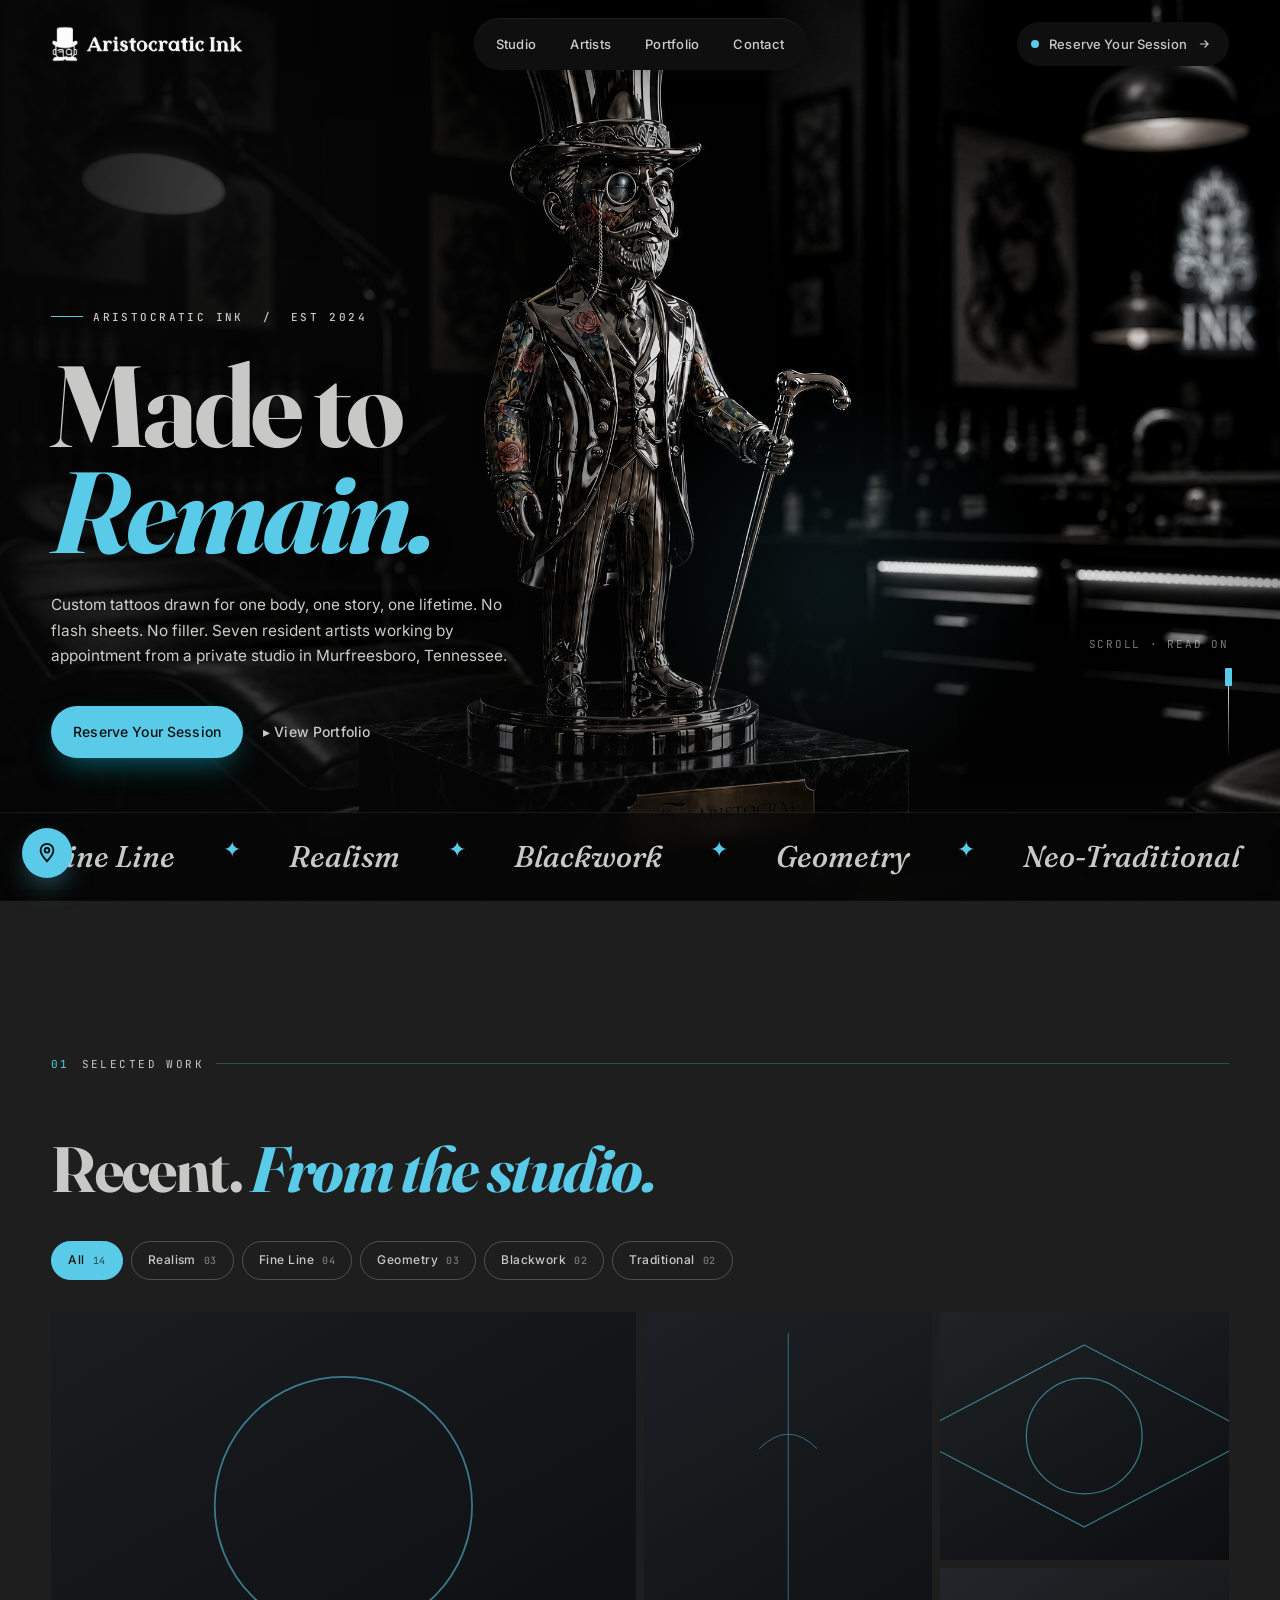
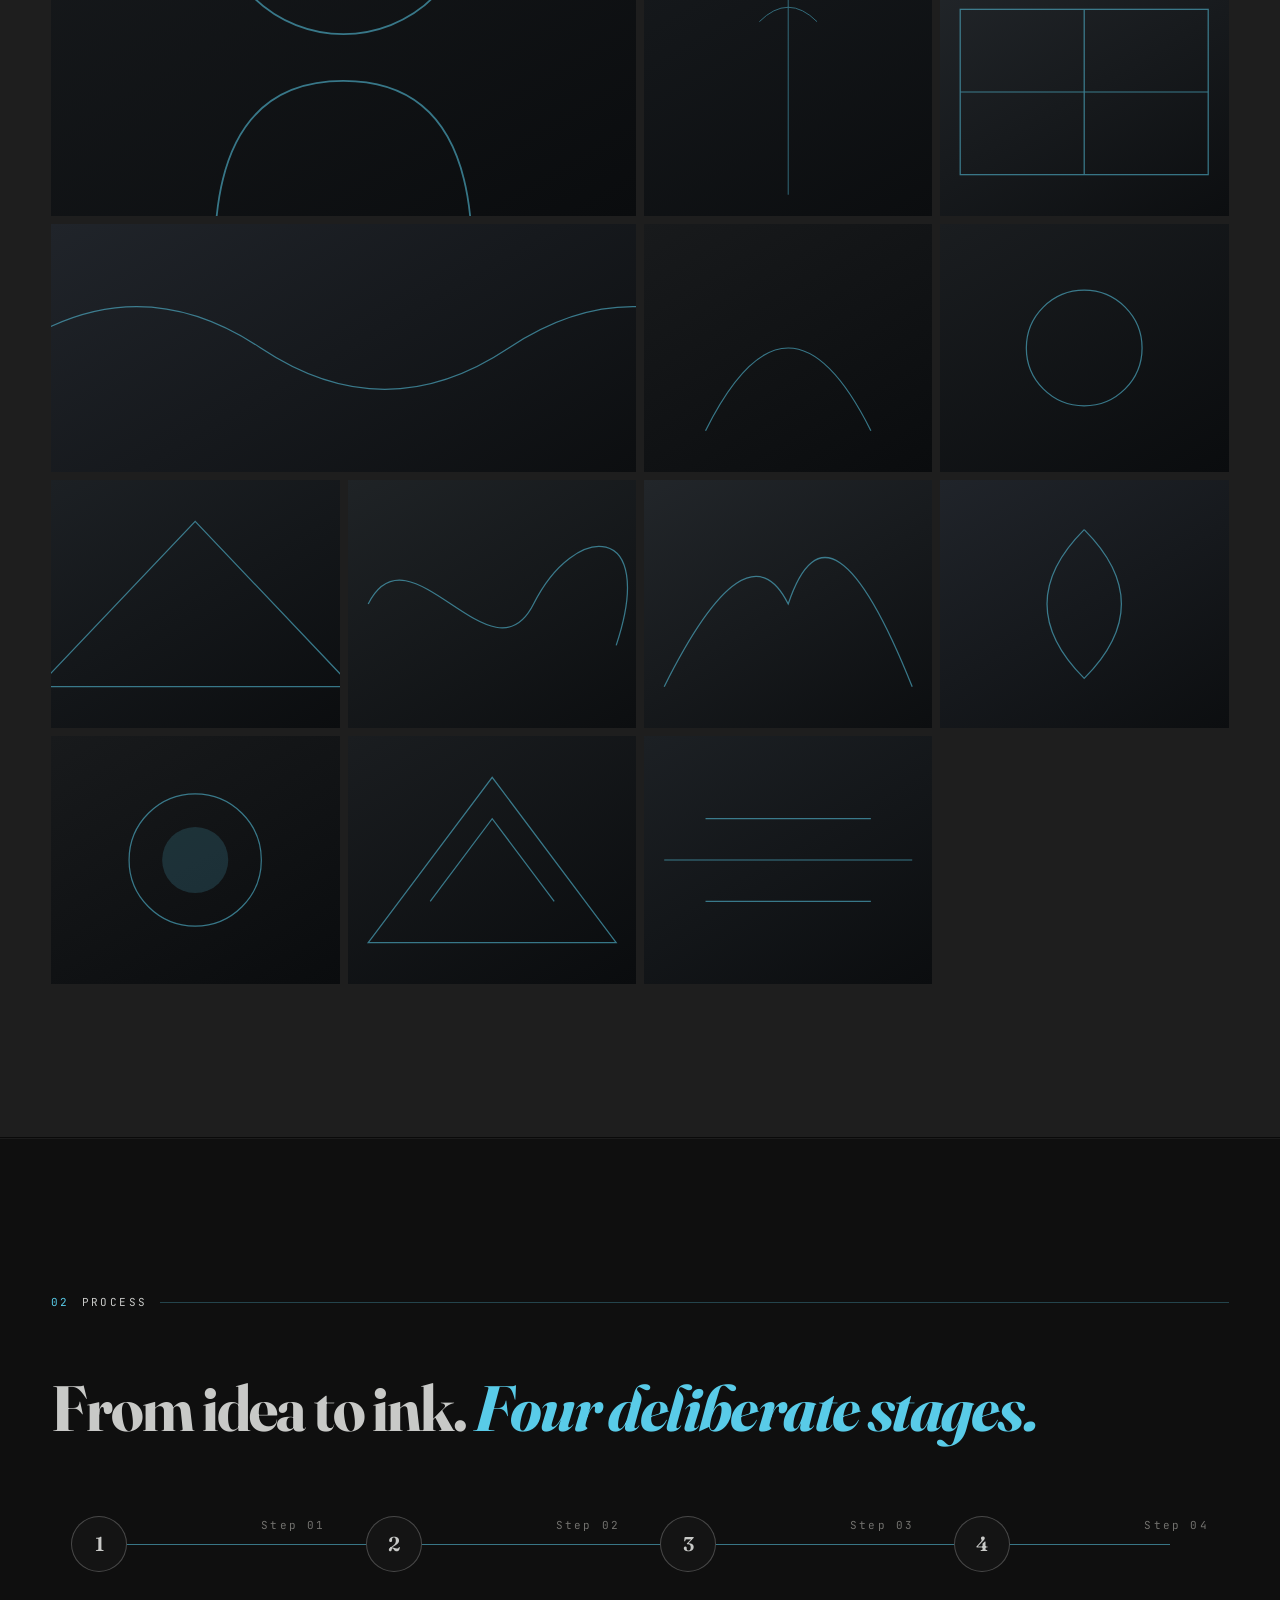
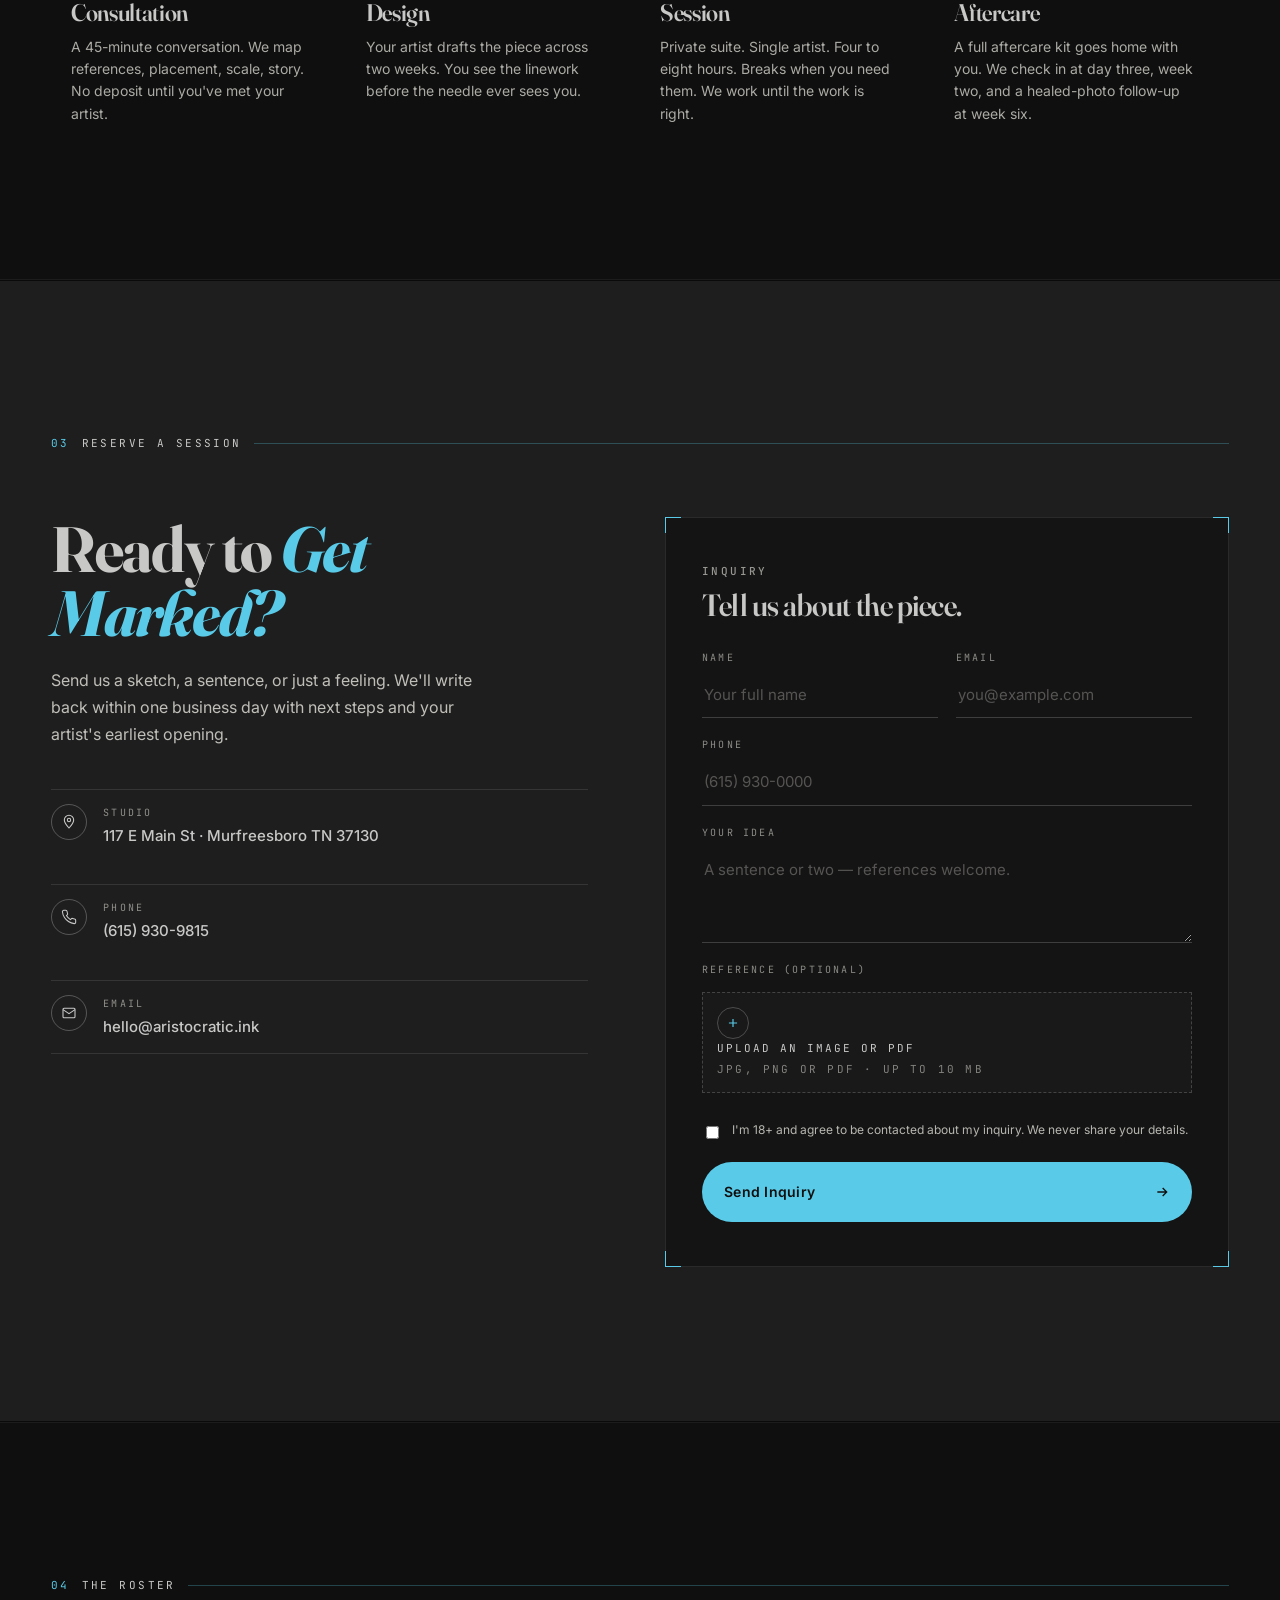
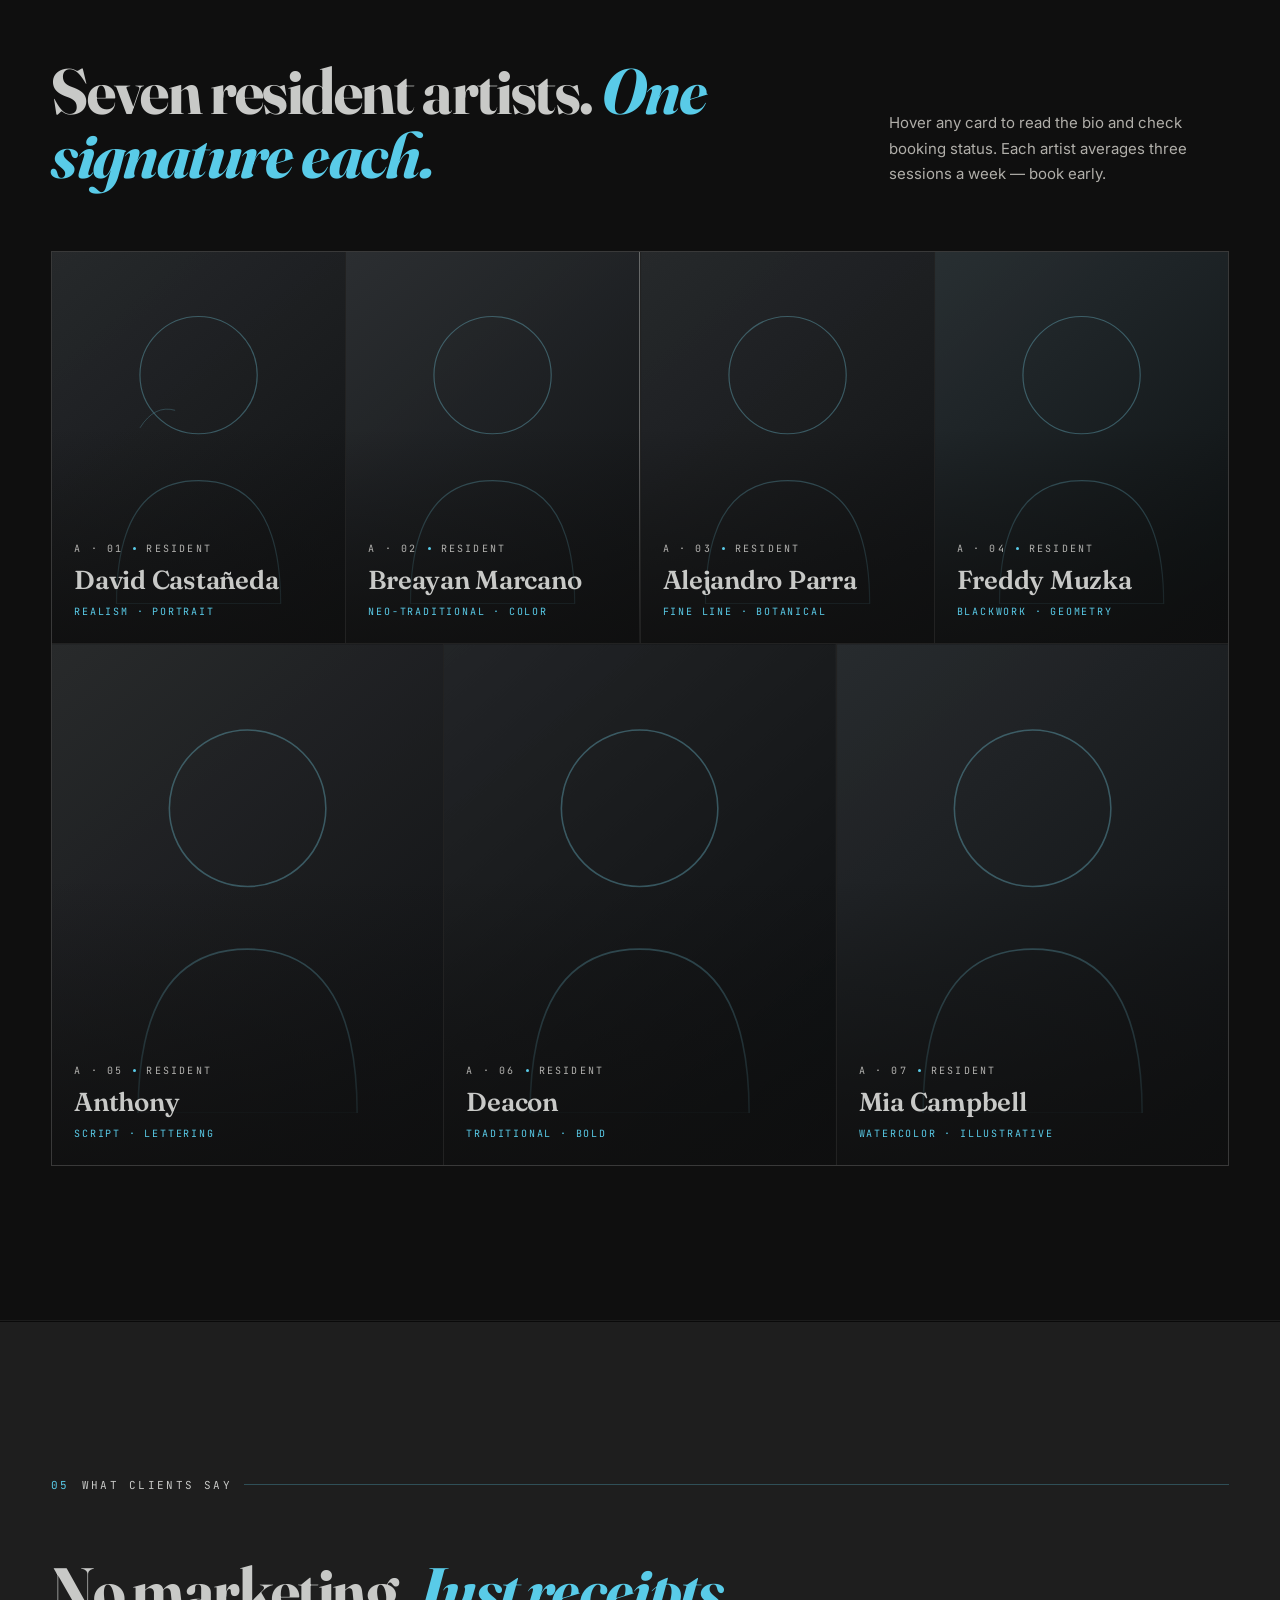
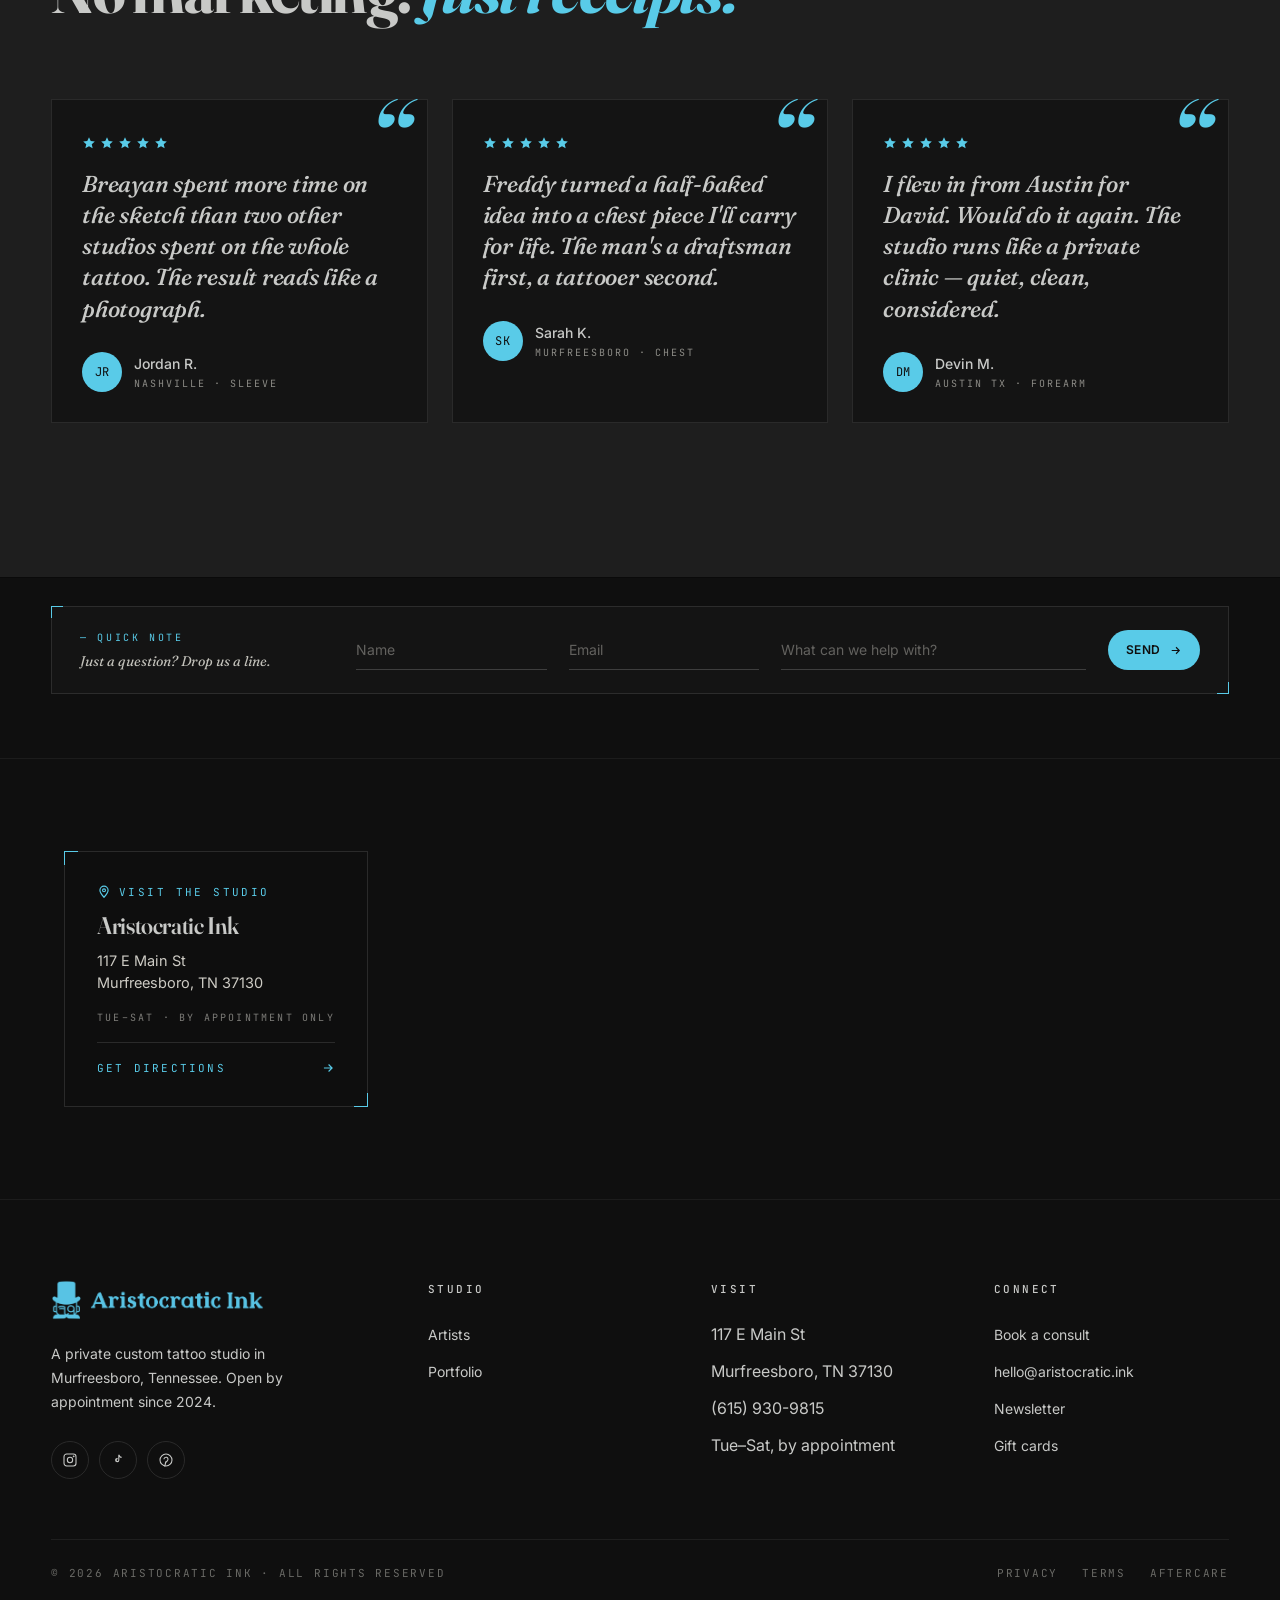
==== index.html @ 692e206e "Initial commit: Aristocratic Ink website Co-Authored-By: Claude Sonnet 4.6 <noreply@anthropic.com>" ====
<!doctype html>
<html lang="en">
<head>
<meta charset="utf-8" />
<meta name="viewport" content="width=device-width,initial-scale=1,viewport-fit=cover" />
<title>Aristocratic Ink — Custom Tattoo Studio · Murfreesboro, TN</title>
<meta name="description" content="Aristocratic Ink is a private custom tattoo studio in Murfreesboro, Tennessee. Fine line, realism, blackwork, geometry and traditional, by appointment only." />
<meta name="theme-color" content="#0F0F0F" />
<meta property="og:type" content="website" />
<meta property="og:title" content="Aristocratic Ink — Made to Remain." />
<meta property="og:description" content="Premium custom tattoos in Murfreesboro, Tennessee. By appointment." />
<meta property="og:image" content="assets/hero-aristocrat.png" />
<meta name="twitter:card" content="summary_large_image" />
<meta name="twitter:title" content="Aristocratic Ink" />
<meta name="twitter:description" content="Custom tattoo studio in Murfreesboro, Tennessee. By appointment." />
<meta name="twitter:image" content="assets/hero-aristocrat.png" />
<link rel="preconnect" href="https://fonts.googleapis.com" />
<link rel="preconnect" href="https://fonts.gstatic.com" crossorigin />
<link href="https://fonts.googleapis.com/css2?family=Fraunces:ital,opsz,wght@0,9..144,500;0,9..144,600;0,9..144,700;1,9..144,400;1,9..144,500;1,9..144,700&family=Inter:wght@300;400;500;600;700&family=JetBrains+Mono:wght@400;500&display=swap" rel="stylesheet" />
<script type="application/ld+json">
{
  "@context":"https://schema.org",
  "@type":"TattooParlor",
  "name":"Aristocratic Ink",
  "image":"assets/hero-aristocrat.png",
  "telephone":"+1-615-930-9815",
  "email":"hello@aristocratic.ink",
  "priceRange":"$$$",
  "address":{"@type":"PostalAddress","streetAddress":"117 E Main St","addressLocality":"Murfreesboro","addressRegion":"TN","postalCode":"37130","addressCountry":"US"},
  "openingHoursSpecification":[
    {"@type":"OpeningHoursSpecification","dayOfWeek":["Tuesday","Wednesday","Thursday","Friday"],"opens":"11:00","closes":"20:00"},
    {"@type":"OpeningHoursSpecification","dayOfWeek":["Saturday"],"opens":"12:00","closes":"18:00"}
  ],
  "url":"https://aristocratic.ink"
}
</script>
<style>
/* ---------- Tokens ---------- */
:root{
  /* Brand palette: Negro · Pantone 305 C · Pantone Cool Gray 3 C */
  --paper:#C8C9C7;          /* Pantone Cool Gray 3 C — base canvas */
  --paper-2:#1E1E1E;        /* charcoal — GRAY sections, closer to black for cyan pop */
  --paper-3:#2A2A2A;        /* card surface on dark sections */
  --ink:#0F0F0F;
  --dark:#1A1A1A;
  --cyan:#59CBE8;            /* Pantone 305 C */
  --gray:#C8C9C7;            /* Pantone Cool Gray 3 C */
  --muted:rgba(15,15,15,.55); /* readable meta on light bg */
  --line:rgba(15,15,15,.12);
  --line-strong:rgba(15,15,15,.85);
  --max:1440px;
  --pad: clamp(20px, 4vw, 56px);
  --font-display: "Fraunces", "Times New Roman", serif;
  --font-body: "Inter", system-ui, -apple-system, sans-serif;
  --font-mono: "JetBrains Mono", ui-monospace, Menlo, monospace;
}

*,*::before,*::after{ box-sizing:border-box; }
html,body{ margin:0; padding:0; }
html{ scroll-behavior:smooth; -webkit-text-size-adjust:100%; }
body{
  font-family: var(--font-body);
  font-weight:400;
  font-size:16px;
  line-height:1.7;
  color:var(--ink);
  background:var(--paper);
  -webkit-font-smoothing:antialiased;
  text-rendering:optimizeLegibility;
  overflow-x:hidden;
}
img,video,svg{ display:block; max-width:100%; }
button{ font:inherit; color:inherit; background:none; border:0; cursor:pointer; }
a{ color:inherit; text-decoration:none; }
input,select,textarea{ font:inherit; color:inherit; }
::selection{ background:var(--cyan); color:var(--ink); }

:focus-visible{ outline:2px solid var(--cyan); outline-offset:2px; border-radius:2px; }

/* ---------- Type ---------- */
h1,h2,h3,h4{ margin:0; font-family:var(--font-display); font-weight:700; font-style:normal; letter-spacing:-0.015em; font-variation-settings:"opsz" 144; }
h1{ font-size:clamp(3.5rem, 9vw, 8rem); line-height:.92; letter-spacing:-0.035em; }
h2{ font-size:clamp(2.4rem, 5vw, 4.5rem); line-height:1; letter-spacing:-0.025em; }
h3{ font-size:clamp(1.6rem, 2.4vw, 2.2rem); line-height:1.05; letter-spacing:-0.015em; }
p{ margin:0 0 1em; }
.eyebrow{ font-family:var(--font-mono); font-size:11px; letter-spacing:.22em; text-transform:uppercase; color:var(--ink); font-weight:500; }
.mono{ font-family:var(--font-mono); font-size:11px; letter-spacing:.16em; text-transform:uppercase; color:var(--gray); }
.italic{ font-style:italic; font-weight:400; }

/* ---------- Skip ---------- */
.skip{ position:absolute; left:8px; top:-40px; padding:8px 14px; background:var(--ink); color:var(--paper); z-index:1000; border-radius:999px; font-size:13px; }
.skip:focus{ top:8px; }

/* ---------- Grain ---------- */
.grain{ position:fixed; inset:0; z-index:200; pointer-events:none; opacity:.045; mix-blend-mode:multiply; }

/* ---------- Container ---------- */
.wrap{ width:100%; max-width:var(--max); margin:0 auto; padding-inline:var(--pad); }

/* ---------- NAV ---------- */
.nav{
  position:fixed; top:0; left:0; right:0; z-index:100;
  padding:18px var(--pad);
  display:grid; grid-template-columns:1fr auto 1fr; align-items:center; gap:24px;
  transition: backdrop-filter .3s ease, background .3s ease, border-color .3s ease;
  border-bottom:1px solid transparent;
}
.nav.scrolled{
  background:rgba(200,201,199,.82);
  backdrop-filter:saturate(160%) blur(14px);
  -webkit-backdrop-filter:saturate(160%) blur(14px);
  border-bottom-color:var(--line);
}
.brand{ display:flex; align-items:center; gap:12px; }
.brand-logo{ display:block; height:36px; width:auto; }
.foot-brand .brand-logo{ height:40px; }
.monogram{
  width:44px; height:44px; display:grid; place-items:center; position:relative;
  background: transparent; overflow:visible;
}
.monogram img{ width:100%; height:100%; object-fit:contain; display:block; transform:scale(1.55); transform-origin:center; }
.wordmark{ font-family:var(--font-display); font-weight:600; font-size:19px; letter-spacing:-0.02em; color:var(--ink); }
.wordmark em{ font-style:italic; font-weight:500; color:var(--cyan); }

.nav-pill{
  justify-self:center;
  display:flex; align-items:center; gap:2px;
  background:var(--ink); color:var(--paper);
  padding:6px; border-radius:999px;
  box-shadow: 0 1px 0 rgba(255,255,255,.06) inset, 0 8px 24px rgba(15,15,15,.18);
}
.nav-pill a{
  padding:9px 16px; border-radius:999px; font-size:13px; font-weight:500; letter-spacing:.02em;
  color:#cfcecb; transition:color .2s ease, background .25s ease;
  position:relative;
}
.nav-pill a:hover{ color:var(--paper); }
.nav-pill .dot{ width:3px; height:3px; background:#3a3a3a; border-radius:50%; }

.nav-cta{
  justify-self:end;
  display:inline-flex; align-items:center; gap:10px;
  background:var(--ink); color:var(--paper);
  padding:11px 18px 11px 14px; border-radius:999px;
  font-size:13px; font-weight:500; letter-spacing:.01em;
  transition: transform .25s ease, box-shadow .25s ease;
}
.nav-cta:hover{ transform:translateY(-1px); box-shadow:0 12px 28px rgba(15,15,15,.25); }
.nav-cta .live{
  width:8px; height:8px; border-radius:50%; background:var(--cyan); position:relative;
  box-shadow:0 0 0 0 rgba(0,200,224,.6);
  animation: pulse 1.8s ease-out infinite;
}
@keyframes pulse{
  0%{ box-shadow:0 0 0 0 rgba(0,200,224,.55); }
  70%{ box-shadow:0 0 0 10px rgba(0,200,224,0); }
  100%{ box-shadow:0 0 0 0 rgba(0,200,224,0); }
}
.nav-cta svg{ width:14px; height:14px; }

.burger{ display:none; justify-self:end; width:42px; height:42px; border-radius:50%; background:var(--ink); color:var(--paper); align-items:center; justify-content:center; }
.burger svg{ width:18px; height:18px; }

/* Mobile menu overlay */
.menu{
  position:fixed; inset:0; background:var(--ink); color:var(--paper); z-index:150;
  transform:translateY(-100%); transition:transform .5s cubic-bezier(.7,0,.2,1);
  display:flex; flex-direction:column; padding: 80px var(--pad) 40px;
}
.menu.open{ transform:translateY(0); }
.menu .close{ position:absolute; top:22px; right:var(--pad); width:42px; height:42px; border:1px solid #2a2a2a; border-radius:50%; color:var(--paper); display:grid; place-items:center; }
.menu ul{ list-style:none; padding:0; margin:auto 0; display:flex; flex-direction:column; gap:8px; }
.menu li a{ font-family:var(--font-display); font-size:48px; line-height:1; letter-spacing:-0.02em; }
.menu li a em{ color:var(--cyan); font-style:italic; }
.menu .meta{ display:flex; justify-content:space-between; color:var(--gray); font-family:var(--font-mono); font-size:11px; letter-spacing:.2em; text-transform:uppercase; }

/* ---------- HERO ---------- */
.hero{
  position:relative; min-height:100vh; min-height:100svh; overflow:hidden;
  background:#0a0a0a;
  padding-top:90px; padding-bottom:0;
  isolation:isolate;
  color: var(--paper);
}
.hero-bg{
  position:absolute; inset:0; z-index:0;
}
.hero-img{
  width:100%; height:100%; object-fit:cover;
  object-position: 62% center;
  display:block;
  filter: contrast(1.04) saturate(1.02);
}
.hero-overlay{
  position:absolute; inset:0; z-index:1; pointer-events:none;
  background:
    linear-gradient(to right,
      rgba(8,8,8,.92) 0%,
      rgba(8,8,8,.78) 18%,
      rgba(8,8,8,.48) 34%,
      rgba(8,8,8,.18) 48%,
      rgba(8,8,8,0) 62%),
    linear-gradient(to top,
      rgba(8,8,8,.7) 0%,
      rgba(8,8,8,.15) 30%,
      rgba(8,8,8,0) 55%);
}
.hero-vignette{
  position:absolute; inset:0; z-index:2; pointer-events:none;
  box-shadow: inset 0 0 200px 40px rgba(0,0,0,.45);
}
.hero-cyan-glow{
  position:absolute; z-index:2; pointer-events:none;
  width: 480px; height: 480px;
  right: 16%; top: 38%;
  background: radial-gradient(circle, rgba(89,203,232,.10), transparent 60%);
  mix-blend-mode: screen;
}

.hero-content{
  position:relative; z-index:10;
  display:grid; grid-template-columns: 1.05fr 1fr;
  align-items:end;
  min-height: calc(100vh - 90px);
  min-height: calc(100svh - 90px);
  gap: 24px;
  padding-bottom: 130px;
}
.hero-left{ max-width: 600px; align-self:end; padding-bottom: 12px; }
.hero-left .eyebrow{ display:flex; align-items:center; gap:10px; margin-bottom:26px; color: var(--paper); }
.hero-left .eyebrow::before{ content:""; width:32px; height:1px; background:var(--cyan); display:inline-block; }
.hero-left h1{ margin-bottom: 28px; color: var(--paper); text-shadow: 0 2px 24px rgba(0,0,0,.45); }
.hero-left h1 em{ font-style:italic; color: var(--cyan); }
.hero-sub{ font-size: clamp(15px, 1.2vw, 17px); color: rgba(238,236,228,.86); max-width: 480px; line-height:1.65; margin-bottom: 38px; text-shadow: 0 1px 12px rgba(0,0,0,.5); }
.hero-cta-row{ display:flex; align-items:center; gap:14px; flex-wrap:wrap; }
.btn{ display:inline-flex; align-items:center; gap:10px; padding:14px 22px; border-radius:999px; font-size:14px; font-weight:500; letter-spacing:.01em; transition:transform .25s ease, box-shadow .25s ease, background .25s ease, color .25s ease; }
.btn-primary{ background:var(--cyan); color:var(--ink); box-shadow: 0 12px 30px -10px rgba(0,200,224,.55); }
.btn-primary:hover{ transform:translateY(-1px); box-shadow: 0 16px 40px -10px rgba(0,200,224,.7); }
.btn-ghost{ color:var(--ink); padding-left:6px; padding-right:6px; }
.btn-ghost:hover{ color:var(--cyan); }
.hero .btn-ghost{ color: var(--paper); }
.hero .btn-ghost:hover{ color: var(--cyan); }
.btn svg{ width:14px; height:14px; }

.hero-right{ align-self:end; display:flex; justify-content:flex-end; padding-bottom: 12px; }
.scroll-ind{ display:flex; flex-direction:column; align-items:flex-end; gap:14px; }
.scroll-ind .mono{ color:var(--paper); opacity:.6; }
.scroll-line{ width:1px; height:90px; background:linear-gradient(to bottom, var(--paper) 0%, var(--paper) 30%, transparent 100%); position:relative; }
.scroll-line::after{
  content:""; position:absolute; top:0; left:-3px; width:7px; height:18px; background:var(--cyan);
  animation: drop 2.4s cubic-bezier(.6,0,.4,1) infinite;
  border-radius:1px;
}
@keyframes drop{
  0%{ transform:translateY(-12px); opacity:0; }
  20%{ opacity:1; }
  100%{ transform:translateY(90px); opacity:0; }
}

/* Marquee */
.marquee{
  position:absolute; left:0; right:0; bottom:0; z-index:10;
  border-top:1px solid rgba(255,255,255,.08); background:rgba(8,8,8,.55);
  backdrop-filter: blur(8px);
  -webkit-backdrop-filter: blur(8px);
  overflow:hidden; padding:18px 0;
}
.marquee-track{ display:flex; gap:48px; white-space:nowrap; animation:marq 38s linear infinite; padding-left:48px; }
.marquee span{ font-family:var(--font-display); font-style:italic; font-weight:500; font-size: clamp(20px, 2.4vw, 30px); color:var(--paper); }
.marquee .sep{ font-style:normal; color:var(--cyan); font-size: 22px; }
@keyframes marq{ to{ transform:translateX(-50%); } }

/* ---------- SECTION FRAME ---------- */
section{ position:relative; }
.section-pad{ padding: clamp(80px, 12vw, 160px) 0; }
.section-head{ display:flex; align-items:baseline; gap:12px; margin-bottom: clamp(40px,5vw,72px); }
.section-head .num{ font-family:var(--font-mono); font-size:11px; letter-spacing:.2em; text-transform:uppercase; color:var(--gray); }
.section-head .label{ font-family:var(--font-mono); font-size:11px; letter-spacing:.22em; text-transform:uppercase; color:var(--ink); }
.section-head .rule{ flex:1; height:1px; background:var(--line); align-self:center; }

/* ---------- PROBLEM ---------- */
.problem{ padding: clamp(80px,12vw,160px) 0; border-top:1px solid var(--line); }
.problem-grid{ display:grid; grid-template-columns: 1.4fr 1px 1fr; gap: clamp(40px, 6vw, 96px); align-items:start; }
.problem .quote-mark{ font-family:var(--font-display); font-style:italic; font-size:120px; line-height:.6; color:var(--cyan); display:block; height:60px; margin-bottom:24px; }
.problem h2{ font-weight:500; }
.problem h2 em{ font-style:italic; color:#3a3a3a; }
.problem .divider{ background:linear-gradient(to bottom, transparent, var(--cyan) 20%, var(--cyan) 80%, transparent); width:1px; height:100%; min-height:280px; }
.problem-body p{ color:#2a2a2a; font-size:17px; line-height:1.7; }
.problem-body p + p{ margin-top:1em; }
.problem-body .sign{ margin-top:36px; display:flex; flex-direction:column; gap:4px; }
.problem-body .sign-name{ font-family:var(--font-display); font-weight:600; font-style:italic; font-size:18px; }

/* ---------- SOLUTION ---------- */
.solution{ padding: clamp(80px,12vw,160px) 0; border-top:1px solid var(--line); }
.solution-intro{ max-width: 720px; margin-bottom: clamp(60px, 7vw, 100px); }
.solution-intro .eyebrow{ margin-bottom:18px; }
.solution-intro h2{ font-weight:600; }
.solution-intro h2 em{ font-style:italic; color:#3a3a3a; }
.solution-grid{ display:grid; grid-template-columns: repeat(3, 1fr); gap:1px; background:var(--line); border-top:1px solid var(--line); border-bottom:1px solid var(--line); }
.solution-grid > article{ background:var(--paper-3); padding: 48px 32px; position:relative; transition: background .35s ease; }
.solution-grid > article::before{
  content:""; position:absolute; top:0; left:0; width:0; height:2px; background:var(--cyan); transition:width .8s cubic-bezier(.2,.8,.2,1);
}
.solution-grid > article.in::before{ width:100%; }
.solution-grid > article:hover{ background:#E0E1DF; }
.solution-grid .num{ font-family:var(--font-mono); font-size:12px; color:var(--cyan); letter-spacing:.2em; margin-bottom:28px; display:block; }
.solution-grid h3{ font-weight:600; margin-bottom:14px; }
.solution-grid p{ color:#3a3a3a; font-size:15px; line-height:1.65; margin:0; }

/* ---------- ARTISTS ---------- */
.artists{ padding: clamp(80px,12vw,160px) 0; border-top:1px solid var(--line); }
.artists-head{ display:flex; align-items:end; justify-content:space-between; gap:32px; margin-bottom: clamp(40px,5vw,72px); flex-wrap:wrap; }
.artists-head h2{ max-width:720px; }
.artists-head h2 em{ font-style:italic; }
.artists-head p{ max-width:340px; color:#3a3a3a; margin:0; font-size:15px; }
.artists-grid{
  display:grid;
  grid-template-columns: repeat(12, 1fr);
  gap:1px; background:var(--ink);
  border:1px solid var(--ink);
}
.artist{ grid-column: span 3; }
.artist:nth-child(n+5){ grid-column: span 4; }
.artist:nth-child(1){ grid-column: span 3; }
.artist{ position:relative; background:var(--paper); aspect-ratio: 3/4; overflow:hidden; isolation:isolate; }
.artist .portrait{
  position:absolute; inset:0;
  background-position:center; background-size:cover;
  filter:saturate(.7) contrast(1.05);
  transition: transform .9s cubic-bezier(.2,.8,.2,1), filter .5s ease;
}
.artist:hover .portrait{ transform:scale(1.04); filter:saturate(1) contrast(1.08); }
.artist .scrim{ position:absolute; inset:0; background:linear-gradient(to top, rgba(15,15,15,.85) 0%, rgba(15,15,15,.0) 55%); z-index:1; }
.artist .meta{ position:absolute; left:0; right:0; bottom:0; z-index:2; padding:22px 22px 20px; color:var(--paper); }
.artist .code{ font-family:var(--font-mono); font-size:10px; letter-spacing:.22em; text-transform:uppercase; color:rgba(245,244,239,.7); margin-bottom:10px; display:flex; gap:10px; align-items:center; }
.artist .code .dot{ width:3px; height:3px; background:var(--cyan); border-radius:50%; }
.artist .name{ font-family:var(--font-display); font-weight:600; font-size:26px; letter-spacing:-0.01em; line-height:1; }
.artist .style{ display:inline-block; margin-top:10px; font-family:var(--font-mono); font-size:10px; letter-spacing:.18em; text-transform:uppercase; color:var(--cyan); }
.artist .bio{
  position:absolute; left:0; right:0; bottom:0; z-index:3;
  background:rgba(15,15,15,.94); color:var(--paper); padding:24px 22px;
  transform:translateY(100%); transition:transform .5s cubic-bezier(.2,.8,.2,1);
}
.artist:hover .bio{ transform:translateY(0); }
.artist .bio p{ font-size:13px; line-height:1.55; color:#C8C9C7; margin:0 0 14px; }
.artist .bio a{
  display:inline-flex; align-items:center; gap:8px;
  font-family:var(--font-mono); font-size:11px; letter-spacing:.18em; text-transform:uppercase; color:var(--cyan);
}
.artist .bio a::after{ content:"→"; }

/* portrait placeholder palettes */
.portrait{ background-color:#1c1f22; }
.p1{ background:linear-gradient(140deg,#2a2d30 0%, #14171a 100%); }
.p2{ background:linear-gradient(140deg,#2e3236 0%, #14171a 100%); }
.p3{ background:linear-gradient(140deg,#2a2d30 0%, #14171a 100%); }
.p4{ background:linear-gradient(140deg,#2a3338 0%, #0f1517 100%); }
.p5{ background:linear-gradient(140deg,#2c2e30 0%, #13161a 100%); }
.p6{ background:linear-gradient(140deg,#26292c 0%, #101316 100%); }
.p7{ background:linear-gradient(140deg,#2a2f33 0%, #121518 100%); }
.portrait-svg{ position:absolute; inset:0; opacity:.7; }

/* ---------- PORTFOLIO ---------- */
.portfolio{ padding: clamp(80px,12vw,160px) 0; border-top:1px solid var(--line); }
.portfolio-head{ display:flex; align-items:end; justify-content:space-between; gap:32px; margin-bottom: 40px; flex-wrap:wrap; }
.portfolio-head h2 em{ font-style:italic; }
.filters{ display:flex; flex-wrap:wrap; gap:8px; margin-bottom: 32px; }
.chip{
  display:inline-flex; align-items:center; gap:8px;
  border:1px solid var(--line-strong); padding:8px 16px; border-radius:999px;
  font-size:12px; font-weight:500; letter-spacing:.04em;
  background:transparent; color:var(--ink);
  transition: background .25s ease, color .25s ease, border-color .25s ease;
}
.chip .ct{ font-family:var(--font-mono); font-size:10px; color:var(--gray); }
.chip:hover{ background:var(--ink); color:var(--paper); }
.chip:hover .ct{ color:#7a7773; }
.chip[aria-pressed="true"]{ background:var(--ink); color:var(--paper); border-color:var(--ink); }
.chip[aria-pressed="true"] .ct{ color:var(--cyan); }

.mosaic{
  display:grid;
  grid-template-columns: repeat(12, 1fr);
  grid-auto-rows: 120px;
  gap: 8px;
}
.tile{
  position:relative; overflow:hidden; background:#14171a;
  transition: opacity .4s ease, transform .4s ease;
}
.tile.hidden{ display:none; }
.tile .img{ position:absolute; inset:0; transition: transform .9s cubic-bezier(.2,.8,.2,1); }
.tile:hover .img{ transform:scale(1.05); }
.tile .overlay{
  position:absolute; inset:0; z-index:2;
  background: linear-gradient(to top, rgba(0,200,224,.86), rgba(0,200,224,0) 60%);
  opacity:0; transition:opacity .35s ease;
  display:flex; align-items:flex-end; padding:18px; color:var(--ink);
}
.tile:hover .overlay{ opacity:1; }
.tile .overlay .meta-row{ display:flex; flex-direction:column; gap:4px; }
.tile .overlay .a{ font-family:var(--font-display); font-weight:600; font-size:18px; line-height:1; }
.tile .overlay .b{ font-family:var(--font-mono); font-size:10px; letter-spacing:.2em; text-transform:uppercase; }

/* mosaic placements (12-col) */
.tile.lg{ grid-column: span 6; grid-row: span 4; }
.tile.md{ grid-column: span 3; grid-row: span 2; }
.tile.sm{ grid-column: span 3; grid-row: span 2; }
.tile.tall{ grid-column: span 3; grid-row: span 4; }
.tile.wide{ grid-column: span 6; grid-row: span 2; }

/* tile color variants */
.t-a{ background:linear-gradient(150deg,#1a1d20,#0a0c0e); }
.t-b{ background:linear-gradient(150deg,#1c2024,#0b0d0f); }
.t-c{ background:linear-gradient(150deg,#1f2326,#0c0e10); }
.t-d{ background:linear-gradient(150deg,#22262a,#0c0e10); }
.t-e{ background:linear-gradient(150deg,#20242a,#0c0e10); }
.t-f{ background:linear-gradient(150deg,#181a1c,#0a0c0e); }

.tile .img svg{ width:100%; height:100%; opacity:.55; }

/* ---------- PROCESS ---------- */
.process{ padding: clamp(80px,12vw,160px) 0; background:var(--paper-2); border-top:1px solid var(--line); border-bottom:1px solid var(--line); }
.process h2 em{ font-style:italic; }
.steps{ display:grid; grid-template-columns:repeat(4, 1fr); gap:0; margin-top: clamp(48px,6vw,80px); position:relative; }
.steps::before{
  content:""; position:absolute; top:28px; left:5%; right:5%; height:1px;
  background:linear-gradient(to right, var(--cyan), var(--cyan));
  opacity:.5;
}
.step{ position:relative; padding: 0 20px; }
.step .circle{
  width:56px; height:56px; border-radius:50%; background:var(--paper-3); border:1px solid var(--ink);
  display:grid; place-items:center; font-family:var(--font-display); font-weight:600; font-size:20px;
  position:relative; z-index:2;
  transition: background .3s ease, color .3s ease;
}
.step:hover .circle{ background:var(--ink); color:var(--cyan); }
.step h3{ margin-top:28px; margin-bottom:10px; font-size:24px; font-weight:600; }
.step p{ font-size:14px; color:#3a3a3a; line-height:1.6; margin:0; max-width:240px; }
.step .num-mono{ position:absolute; right:20px; top:0; font-family:var(--font-mono); font-size:11px; letter-spacing:.2em; color:var(--gray); }

/* ---------- TESTIMONIALS ---------- */
.testi{ padding: clamp(80px,12vw,160px) 0; border-top:1px solid var(--line); }
.testi h2 em{ font-style:italic; }
.testi-grid{ display:grid; grid-template-columns:repeat(3,1fr); gap:24px; margin-top: clamp(48px,6vw,80px); }
.testi-card{ position:relative; padding:36px 30px 30px; border:1px solid var(--line-strong); background:var(--paper-3); }
.testi-card .qm{
  position:absolute; top:-10px; right:18px;
  font-family:var(--font-display); font-style:italic; font-weight:700; font-size:96px; line-height:1; color:var(--cyan);
}
.stars{ display:flex; gap:4px; margin-bottom:18px; }
.stars span{ width:14px; height:14px; display:inline-block;
  -webkit-mask: url("data:image/svg+xml;utf8,<svg xmlns='http://www.w3.org/2000/svg' viewBox='0 0 24 24'><path d='M12 2l2.95 6.6 7.05.7-5.3 4.9 1.55 7-6.25-3.7-6.25 3.7 1.55-7L2 9.3l7.05-.7z'/></svg>") center/contain no-repeat;
  mask: url("data:image/svg+xml;utf8,<svg xmlns='http://www.w3.org/2000/svg' viewBox='0 0 24 24'><path d='M12 2l2.95 6.6 7.05.7-5.3 4.9 1.55 7-6.25-3.7-6.25 3.7 1.55-7L2 9.3l7.05-.7z'/></svg>") center/contain no-repeat;
  background: var(--cyan);
}
.quote{ font-family:var(--font-display); font-style:italic; font-weight:500; font-size: clamp(20px, 1.8vw, 24px); line-height:1.35; color:var(--ink); margin:0 0 28px; letter-spacing:-0.01em; }
.who{ display:flex; align-items:center; gap:12px; }
.avatar{ width:40px; height:40px; border-radius:50%; background:var(--ink); color:var(--paper); display:grid; place-items:center; font-family:var(--font-mono); font-size:12px; letter-spacing:.05em; }
.who-meta{ display:flex; flex-direction:column; }
.who-name{ font-weight:500; font-size:14px; }
.who-role{ font-family:var(--font-mono); font-size:10px; letter-spacing:.2em; text-transform:uppercase; color:var(--gray); }

/* ---------- PRICING ---------- */
.pricing{ padding: clamp(80px,12vw,160px) 0; border-top:1px solid var(--line); background:var(--paper-2); }
.pricing h2 em{ font-style:italic; }
.tiers{ display:grid; grid-template-columns:repeat(3,1fr); gap:1px; background:var(--line-strong); margin-top: clamp(48px,6vw,80px); border:1px solid var(--line-strong); }
.tier{ background:var(--paper-3); padding:48px 32px 40px; position:relative; display:flex; flex-direction:column; gap:8px; }
.tier.featured{ background:var(--ink); color:var(--paper); }
.tier.featured .price{ color:var(--paper); }
.tier.featured .tname{ color:var(--paper); }
.tier.featured li{ color:#C8C9C7; }
.tier.featured .quote-btn{ background:var(--cyan); color:var(--ink); }
.tier .tag{ position:absolute; top:-1px; left:50%; transform:translate(-50%,-50%); background:var(--cyan); color:var(--ink); font-family:var(--font-mono); font-size:10px; letter-spacing:.22em; text-transform:uppercase; padding:6px 14px; border-radius:999px; font-weight:600; }
.tier .tname{ font-family:var(--font-display); font-size:28px; font-weight:600; }
.tier .tdesc{ font-size:13px; color:#666; min-height:38px; margin-bottom: 12px; }
.tier.featured .tdesc{ color:#C8C9C7; }
.tier .price{ font-family:var(--font-display); font-size: clamp(48px, 6vw, 72px); font-weight:700; line-height:1; letter-spacing:-0.03em; margin: 18px 0 4px; }
.tier .price-sub{ font-family:var(--font-mono); font-size:11px; letter-spacing:.18em; text-transform:uppercase; color:var(--gray); margin-bottom:30px; }
.tier ul{ list-style:none; padding:0; margin: 0 0 36px; display:flex; flex-direction:column; gap:12px; flex:1; }
.tier li{ display:flex; gap:12px; font-size:14px; color:#1a1a1a; align-items:flex-start; line-height:1.45; }
.tier li::before{
  content:""; width:14px; height:14px; border-radius:50%; background:var(--cyan); flex-shrink:0; margin-top:3px;
  -webkit-mask: url("data:image/svg+xml;utf8,<svg xmlns='http://www.w3.org/2000/svg' viewBox='0 0 24 24'><path fill='none' stroke='black' stroke-width='3' stroke-linecap='round' stroke-linejoin='round' d='M5 12.5l4.5 4.5L20 7'/></svg>") center/70% no-repeat, linear-gradient(black,black);
  mask: url("data:image/svg+xml;utf8,<svg xmlns='http://www.w3.org/2000/svg' viewBox='0 0 24 24'><path fill='none' stroke='black' stroke-width='3' stroke-linecap='round' stroke-linejoin='round' d='M5 12.5l4.5 4.5L20 7'/></svg>") center/70% no-repeat;
}
.tier.featured li::before{ background:var(--cyan); }
.quote-btn{
  display:inline-flex; align-items:center; justify-content:space-between; gap:10px;
  background:var(--ink); color:var(--paper); padding:14px 20px; border-radius:999px;
  font-size:13px; font-weight:500; letter-spacing:.02em;
  transition:transform .25s ease, box-shadow .25s ease;
}
.quote-btn:hover{ transform:translateY(-1px); box-shadow:0 12px 28px rgba(15,15,15,.25); }
.quote-btn svg{ width:14px; height:14px; }

/* ---------- CONTACT ---------- */
.contact{ padding: clamp(80px,12vw,160px) 0; border-top:1px solid var(--line); }
.contact-grid{ display:grid; grid-template-columns: 1fr 1.05fr; gap: clamp(40px,6vw,100px); align-items:start; }
.contact-left h2 em{ font-style:italic; color:#3a3a3a; }
.contact-left .lead{ color:#3a3a3a; font-size:16px; margin: 22px 0 40px; max-width:440px; }
.info-list{ display:flex; flex-direction:column; gap:22px; margin-top:20px; }
.info{ display:flex; gap:16px; align-items:flex-start; padding-block:14px; border-top:1px solid var(--line); }
.info:last-child{ border-bottom:1px solid var(--line); }
.info-ic{ width:36px; height:36px; border-radius:50%; border:1px solid var(--ink); display:grid; place-items:center; flex-shrink:0; }
.info-ic svg{ width:16px; height:16px; }
.info-text{ display:flex; flex-direction:column; gap:2px; }
.info-text .k{ font-family:var(--font-mono); font-size:10px; letter-spacing:.22em; text-transform:uppercase; color:var(--gray); }
.info-text .v{ font-size:15px; font-weight:500; }

.form-card{
  position:relative; background:var(--paper-3); border:1px solid var(--line-strong);
  padding: 44px 36px;
}
.form-card .corner{ position:absolute; width:16px; height:16px; border:1.5px solid var(--ink); }
.form-card .corner.tl{ top:-1px; left:-1px; border-right:0; border-bottom:0; }
.form-card .corner.tr{ top:-1px; right:-1px; border-left:0; border-bottom:0; }
.form-card .corner.bl{ bottom:-1px; left:-1px; border-right:0; border-top:0; }
.form-card .corner.br{ bottom:-1px; right:-1px; border-left:0; border-top:0; }
.form-card .eyebrow{ margin-bottom:8px; }
.form-card h3{ font-weight:600; margin-bottom:28px; }
.form-row{ display:grid; grid-template-columns:1fr 1fr; gap:18px; margin-bottom:18px; }
.field{ display:flex; flex-direction:column; gap:6px; }
.field label{ font-family:var(--font-mono); font-size:10px; letter-spacing:.22em; text-transform:uppercase; color:var(--gray); }
.field input, .field select, .field textarea{
  width:100%; background:transparent; border:0; border-bottom:1px solid var(--line-strong);
  padding:10px 2px; font-size:15px; color:var(--ink);
}
.field textarea{ min-height:96px; resize:vertical; }
.field input:focus, .field select:focus, .field textarea:focus{ outline:0; border-bottom-color:var(--cyan); }
.field select{ appearance:none; background-image:linear-gradient(45deg, transparent 50%, var(--ink) 50%), linear-gradient(135deg, var(--ink) 50%, transparent 50%); background-position: calc(100% - 14px) 50%, calc(100% - 9px) 50%; background-size:5px 5px,5px 5px; background-repeat:no-repeat; padding-right:24px; cursor:pointer; }
.consent{ display:flex; gap:10px; align-items:flex-start; margin: 8px 0 20px; }
.consent input{ margin-top:5px; accent-color: var(--cyan); }
.consent label{ font-size:12px; color:#3a3a3a; line-height:1.5; font-family:var(--font-body); letter-spacing:0; text-transform:none; }
.submit-btn{
  width:100%;
  display:inline-flex; justify-content:space-between; align-items:center;
  background:var(--cyan); color:var(--ink); padding:18px 22px; border-radius:999px;
  font-weight:600; font-size:14px; letter-spacing:.02em;
  transition:transform .25s ease, box-shadow .25s ease;
}
.submit-btn:hover{ transform:translateY(-1px); box-shadow:0 14px 32px -10px rgba(0,200,224,.7); }
.submit-btn svg{ width:16px; height:16px; }
.form-success{ display:none; padding:18px; border:1px dashed var(--cyan); color:var(--ink); font-size:14px; }
.form-success.show{ display:block; }

/* ---------- FOOTER ---------- */
footer{ background:var(--ink); color:var(--paper); padding: 80px 0 32px; }
.foot-grid{ display:grid; grid-template-columns: 1.4fr repeat(3, 1fr); gap: 48px; }
.foot-brand .wordmark{ color:var(--paper); }
.foot-brand .wordmark em{ color:var(--cyan); }
.foot-brand .monogram{ background:transparent; }
.foot-brand .monogram img{ filter: brightness(0) invert(1); } /* render icon in paper on dark bg */
.foot-brand p{ color:var(--gray); font-size:14px; max-width:280px; margin: 22px 0 28px; }
.socials{ display:flex; gap:10px; }
.socials a{ width:38px; height:38px; border-radius:50%; border:1px solid #2a2a2a; display:grid; place-items:center; transition:border-color .2s ease, color .2s ease; color:#C8C9C7; }
.socials a:hover{ border-color:var(--cyan); color:var(--cyan); }
.socials svg{ width:16px; height:16px; }
.foot-col h4{ font-family:var(--font-mono); font-size:11px; letter-spacing:.22em; text-transform:uppercase; color:var(--paper); font-weight:500; margin: 0 0 22px; }
.foot-col ul{ list-style:none; padding:0; margin:0; display:flex; flex-direction:column; gap:10px; }
.foot-col li a{ color:#C8C9C7; font-size:14px; transition:color .2s; }
.foot-col li a:hover{ color:var(--cyan); }

.foot-strip{ margin-top:60px; padding-top:24px; border-top:1px solid #1f1f1f; display:flex; justify-content:space-between; align-items:center; flex-wrap:wrap; gap:16px; }
.foot-strip .copy{ font-family:var(--font-mono); font-size:11px; letter-spacing:.16em; color:#6a6a66; text-transform:uppercase; }
.foot-strip .legal{ display:flex; gap:24px; }
.foot-strip .legal a{ font-family:var(--font-mono); font-size:11px; letter-spacing:.16em; text-transform:uppercase; color:#6a6a66; }
.foot-strip .legal a:hover{ color:var(--cyan); }

/* ---------- Reveal ---------- */
.reveal{ opacity:0; transform: translateY(30px); transition: opacity .9s cubic-bezier(.2,.8,.2,1), transform .9s cubic-bezier(.2,.8,.2,1); }
.reveal.in{ opacity:1; transform: translateY(0); }
.reveal.d1{ transition-delay:.08s; }
.reveal.d2{ transition-delay:.16s; }
.reveal.d3{ transition-delay:.24s; }
.reveal.d4{ transition-delay:.32s; }

/* ---------- Responsive ---------- */
@media (max-width: 1100px){
  .nav-pill{ display:none; }
  .artists-grid{ grid-template-columns: repeat(6, 1fr); }
  .artist, .artist:nth-child(n+5), .artist:nth-child(1){ grid-column: span 2; }
  .artist:nth-child(7){ grid-column: span 6; aspect-ratio: 16/7; }
}
@media (max-width: 900px){
  .nav-cta{ display:none; }
  .burger{ display:inline-grid; }
  .hero{ padding-top: 84px; }
  .hero-content{ grid-template-columns: 1fr; padding-bottom: 110px; }
  .hero-right{ display:none; }
  .hero-img{ object-position: 70% center; }
  .hero-overlay{ background:
    linear-gradient(to bottom, rgba(8,8,8,.92) 0%, rgba(8,8,8,.55) 38%, rgba(8,8,8,.35) 62%, rgba(8,8,8,.85) 100%); }
  .problem-grid{ grid-template-columns: 1fr; gap: 40px; }
  .problem .divider{ display:none; }
  .solution-grid{ grid-template-columns: 1fr; }
  .artists-grid{ grid-template-columns: repeat(4, 1fr); }
  .artist, .artist:nth-child(n+5), .artist:nth-child(1){ grid-column: span 2; }
  .artist:nth-child(7){ grid-column: span 4; aspect-ratio: 16/7; }
  .mosaic{ grid-auto-rows: 90px; }
  .tile.lg{ grid-column: span 12; grid-row: span 4; }
  .tile.tall{ grid-column: span 6; grid-row: span 4; }
  .tile.md{ grid-column: span 6; grid-row: span 2; }
  .tile.sm{ grid-column: span 6; grid-row: span 2; }
  .tile.wide{ grid-column: span 12; grid-row: span 2; }
  .steps{ grid-template-columns: 1fr 1fr; gap: 40px 0; }
  .steps::before{ display:none; }
  .testi-grid{ grid-template-columns: 1fr; }
  .tiers{ grid-template-columns: 1fr; }
  .contact-grid{ grid-template-columns: 1fr; }
  .foot-grid{ grid-template-columns: 1fr 1fr; gap:32px; }
}
@media (max-width: 520px){
  .artists-grid{ grid-template-columns: 1fr; }
  .artist, .artist:nth-child(n+5), .artist:nth-child(1), .artist:nth-child(7){ grid-column: 1 / -1; aspect-ratio: 3/4; }
  .form-row{ grid-template-columns: 1fr; }
  .foot-grid{ grid-template-columns: 1fr; }
  .menu li a{ font-size:36px; }
}

@media (prefers-reduced-motion: reduce){
  *{ animation-duration:.001ms !important; animation-iteration-count:1 !important; transition-duration:.001ms !important; }
  .marquee-track{ animation:none; }
}

/* Brand logo inverted while over the dark hero (nav not scrolled) */
.nav:not(.scrolled) .brand-logo{
  filter: brightness(0) invert(1);
  transition: filter .3s ease;
}
.nav.scrolled .brand-logo{
  filter: none;
  transition: filter .3s ease;
}

/* ============================================
   SECTION ALTERNATION (after reorder)
   Pattern: GRAY · DARK · GRAY · DARK · GRAY · DARK
   01 portfolio · 02 process · 03 contact · 04 artists
   05 testi · 06 solution
   GRAY = charcoal (#1E1E1E)   DARK = black (#0F0F0F)
   All sections use light text; cyan accents pop on both.
   ============================================ */

/* Cyan accents on every section header */
.section-head .num{ color: var(--cyan); }
.section-head .label{ color: var(--paper); }
.section-head .rule{ background: rgba(89,203,232,.28); }

/* ---------- GRAY sections (charcoal #1E1E1E) ---------- */
.portfolio,
.contact,
.testi{
  background: var(--paper-2);
  color: var(--paper);
  border-top: 1px solid #0a0a0a;
  border-bottom: 1px solid #0a0a0a;
}

/* ---------- DARK sections (black #0F0F0F) ---------- */
.solution,
.artists,
.process{
  background: var(--ink);
  color: var(--paper);
  border-top: 1px solid #1c1c1c;
  border-bottom: 1px solid #1c1c1c;
}

/* ===== 01 Portfolio (GRAY) ===== */
.portfolio-head h2{ color: var(--paper); }
.portfolio-head h2 em{ color: var(--cyan); font-style: italic; }
.portfolio .chip{
  border-color: rgba(255,255,255,.22);
  color: var(--paper);
}
.portfolio .chip .ct{ color: rgba(255,255,255,.4); }
.portfolio .chip:hover{ background: var(--paper); color: var(--ink); border-color: var(--paper); }
.portfolio .chip:hover .ct{ color: rgba(15,15,15,.55); }
.portfolio .chip[aria-pressed="true"]{
  background: var(--cyan); color: var(--ink); border-color: var(--cyan);
}
.portfolio .chip[aria-pressed="true"] .ct{ color: rgba(15,15,15,.6); }

/* ===== 02 Process (DARK) ===== */
.process h2{ color: var(--paper); }
.process h2 em{ color: var(--cyan); font-style: italic; }
.process .step .circle{
  background: #141414;
  border-color: rgba(255,255,255,.22);
  color: var(--paper);
}
.process .step:hover .circle{ background: var(--cyan); color: var(--ink); border-color: var(--cyan); }
.process .step h3{ color: var(--paper); }
.process .step p{ color: rgba(238,236,228,.7); }
.process .step .num-mono{ color: rgba(238,236,228,.45); }
.process .steps::before{ background: rgba(89,203,232,.55); opacity: 1; }

/* ===== 03 Contact (GRAY) ===== */
.contact-left h2{ color: var(--paper); }
.contact-left h2 em{ color: var(--cyan); font-style: italic; }
.contact-left .lead{ color: rgba(238,236,228,.78); }
.contact .info{ border-top-color: rgba(255,255,255,.10); }
.contact .info:last-child{ border-bottom-color: rgba(255,255,255,.10); }
.contact .info-ic{ border-color: rgba(255,255,255,.25); color: var(--paper); }
.contact .info-text .k{ color: rgba(238,236,228,.55); }
.contact .info-text .v{ color: var(--paper); }
.contact .form-card{
  background: #141414;
  border-color: #2a2a2a;
}
.contact .form-card .corner{ border-color: var(--cyan); }
.contact .form-card h3{ color: var(--paper); }
.contact .form-card .eyebrow{ color: rgba(238,236,228,.6); }
.contact .field label{ color: rgba(238,236,228,.55); }
.contact .field input,
.contact .field select,
.contact .field textarea{
  color: var(--paper);
  border-bottom-color: rgba(255,255,255,.18);
}
.contact .field select{
  background-image:
    linear-gradient(45deg, transparent 50%, var(--paper) 50%),
    linear-gradient(135deg, var(--paper) 50%, transparent 50%);
  background-position: calc(100% - 14px) 50%, calc(100% - 9px) 50%;
  background-size:5px 5px,5px 5px;
  background-repeat:no-repeat;
}
.contact .field input::placeholder,
.contact .field textarea::placeholder{ color: rgba(238,236,228,.3); }
.contact .field input:focus,
.contact .field select:focus,
.contact .field textarea:focus{ border-bottom-color: var(--cyan); }
.contact .consent label{ color: rgba(238,236,228,.75); }
.contact .form-success{ color: var(--paper); border-color: var(--cyan); }

/* File upload inside the contact form */
.contact .field-file > label{ display:block; margin-bottom:8px; color: rgba(238,236,228,.55); font-family:var(--font-mono); font-size:10px; letter-spacing:.22em; text-transform:uppercase; }
.contact .file-drop{
  position:relative;
  border:1px dashed rgba(255,255,255,.18);
  background: rgba(255,255,255,.02);
  padding: 14px;
  display:flex; align-items:center; gap:14px;
  cursor:pointer;
  transition: border-color .25s ease, background .25s ease;
}
.contact .file-drop:hover{ border-color: var(--cyan); background: rgba(89,203,232,.04); }
.contact .file-drop input[type="file"]{ position:absolute; inset:0; opacity:0; cursor:pointer; }
.contact .file-ic{
  width:32px; height:32px; border:1px solid rgba(255,255,255,.22); border-radius:50%;
  display:grid; place-items:center; color:var(--cyan); flex-shrink:0;
}
.contact .file-ic svg{ width:14px; height:14px; }
.contact .file-text{ display:flex; flex-direction:column; gap:2px; min-width:0; }
.contact .file-l1{
  font-family:var(--font-mono); font-size:11px; letter-spacing:.18em; text-transform:uppercase;
  color:var(--paper);
}
.contact .file-l2{
  font-size:11px; color:rgba(238,236,228,.5);
  white-space:nowrap; overflow:hidden; text-overflow:ellipsis;
}

/* ===== 04 Artists (DARK) ===== */
.artists-head h2{ color: var(--paper); }
.artists-head h2 em{ color: var(--cyan); font-style: italic; }
.artists-head p{ color: rgba(238,236,228,.72); }
.artists-grid{
  background: rgba(255,255,255,.08);
  border: 1px solid rgba(255,255,255,.10);
}

/* ===== 05 Testimonials (GRAY) ===== */
.testi h2{ color: var(--paper); }
.testi h2 em{ color: var(--cyan); font-style: italic; }
.testi-card{
  background: #141414;
  border-color: #2a2a2a;
  color: var(--paper);
}
.testi-card .qm{ color: var(--cyan); }
.testi-card .quote{ color: var(--paper); }
.testi-card .stars span{ background: var(--cyan); }
.testi-card .who-name{ color: var(--paper); }
.testi-card .who-role{ color: rgba(238,236,228,.55); }
.testi-card .avatar{ background: var(--cyan); color: var(--ink); }

/* ===== 06 Solution (DARK) ===== */
.solution-intro .eyebrow{ color: rgba(238,236,228,.7); }
.solution-intro h2{ color: var(--paper); }
.solution-intro h2 em{ color: var(--cyan); font-style: italic; }
.solution-grid{
  background: rgba(255,255,255,.06);
  border-top: 1px solid rgba(255,255,255,.06);
  border-bottom: 1px solid rgba(255,255,255,.06);
}
.solution-grid > article{
  background: #141414;
  color: var(--paper);
}
.solution-grid > article::before{ background: var(--cyan); }
.solution-grid > article:hover{ background: #1c1c1c; }
.solution-grid .num{ color: var(--cyan); }
.solution-grid h3{ color: var(--paper); }
.solution-grid p{ color: rgba(238,236,228,.72); }

/* ============================================
   QUICK CONTACT (discreet strip after Our Method)
   ============================================ */
.quick-contact{
  padding: 28px 0 64px;
  background: var(--ink);
}
.qc-strip{
  position: relative;
  display:flex; align-items:center; gap:36px;
  padding: 22px 28px;
  border: 1px solid rgba(255,255,255,.10);
  background: #141414;
}
.qc-strip::before, .qc-strip::after{
  content:""; position:absolute; width:12px; height:12px; border:1px solid var(--cyan);
}
.qc-strip::before{ top:-1px; left:-1px; border-right:0; border-bottom:0; }
.qc-strip::after{ bottom:-1px; right:-1px; border-left:0; border-top:0; }

.qc-head{ display:flex; flex-direction:column; gap:6px; flex-shrink:0; min-width: 240px; }
.qc-eyebrow{
  font-family: var(--font-mono); font-size: 10px; letter-spacing: .26em; text-transform: uppercase;
  color: var(--cyan);
}
.qc-tag{
  font-family: var(--font-display); font-style: italic; font-size: 14px; line-height:1.35;
  color: rgba(238,236,228,.8);
  max-width: 280px;
}
.qc-form{
  flex: 1;
  display: grid;
  grid-template-columns: 1fr 1fr 1.6fr auto;
  gap: 22px;
  align-items: end;
}
.qc-form input{
  background: transparent;
  border: 0;
  border-bottom: 1px solid rgba(255,255,255,.18);
  padding: 8px 0;
  color: var(--paper);
  font-size: 14px;
  transition: border-color .25s ease;
  width: 100%;
}
.qc-form input::placeholder{ color: rgba(238,236,228,.36); }
.qc-form input:focus{ outline: 0; border-bottom-color: var(--cyan); }
.qc-form button{
  display: inline-flex; align-items: center; gap: 8px;
  background: var(--cyan); color: var(--ink);
  padding: 10px 18px; border-radius: 999px;
  font-weight: 600; font-size: 12px; letter-spacing: .04em; text-transform: uppercase;
  transition: transform .25s ease, box-shadow .25s ease;
}
.qc-form button:hover{ transform: translateY(-1px); box-shadow: 0 10px 24px -10px rgba(89,203,232,.65); }
.qc-form button:disabled{ opacity:.6; cursor:default; transform: none; box-shadow:none; }
.qc-form button svg{ width: 13px; height: 13px; }

.qc-success{
  display: none;
  position: absolute; left: 28px; right: 28px; bottom: 8px;
  font-family: var(--font-mono); font-size: 10px; letter-spacing: .22em; text-transform: uppercase;
  color: var(--cyan);
}
.qc-success.show{ display: block; }

@media (max-width: 1000px){
  .qc-strip{ flex-direction: column; align-items: stretch; gap: 18px; padding: 24px; }
  .qc-head{ min-width: 0; }
  .qc-form{ grid-template-columns: 1fr 1fr; }
  .qc-form input:nth-child(3){ grid-column: 1 / -1; }
  .qc-form button{ grid-column: 1 / -1; justify-content: space-between; }
}
@media (max-width: 520px){
  .qc-form{ grid-template-columns: 1fr; }
}

/* ============================================
   MAP SECTION (bottom, before footer)
   ============================================ */
.map-section{
  position: relative;
  background: var(--ink);
  border-top: 1px solid #1c1c1c;
  border-bottom: 1px solid #1c1c1c;
}
.map-wrap{
  position: relative;
  width: 100%;
  height: 440px;
  overflow: hidden;
}
.map-wrap iframe{
  width: 100%; height: 100%; display: block; border: 0;
  filter: invert(.92) hue-rotate(180deg) saturate(.55) brightness(.95) contrast(1.05);
}
.map-overlay{
  position: absolute; left: 0; top: 0; bottom: 0; right: 0;
  display: flex; align-items: center;
  padding-left: clamp(20px, 5vw, 80px);
  pointer-events: none;
}
.map-card{
  pointer-events: auto;
  background: rgba(15,15,15,.92);
  backdrop-filter: blur(8px);
  -webkit-backdrop-filter: blur(8px);
  border: 1px solid #2a2a2a;
  padding: 28px 32px 26px;
  max-width: 380px;
  color: var(--paper);
  position: relative;
}
.map-card::before, .map-card::after{
  content:""; position:absolute; width:14px; height:14px; border:1.5px solid var(--cyan);
}
.map-card::before{ top:-1px; left:-1px; border-right:0; border-bottom:0; }
.map-card::after{ bottom:-1px; right:-1px; border-left:0; border-top:0; }
.map-eyebrow{
  display:inline-flex; align-items:center; gap:8px;
  font-family: var(--font-mono); font-size: 11px; letter-spacing: .22em; text-transform: uppercase;
  color: var(--cyan); margin-bottom: 12px;
}
.map-eyebrow svg{ width: 14px; height: 14px; }
.map-card h3{
  font-family: var(--font-display); font-weight: 600; font-size: 24px;
  margin: 0 0 10px; color: var(--paper); letter-spacing: -0.015em; line-height:1.1;
}
.map-card .map-addr{
  font-size: 14.5px; line-height: 1.55; color: rgba(238,236,228,.85); margin: 0 0 14px;
}
.map-card .map-hours{
  font-family: var(--font-mono); font-size: 10px; letter-spacing: .22em; text-transform: uppercase;
  color: rgba(238,236,228,.5); margin: 0 0 16px;
}
.map-link{
  display: inline-flex; align-items: center; gap: 10px; width: 100%;
  justify-content: space-between;
  color: var(--cyan);
  font-family: var(--font-mono); font-size: 11px; letter-spacing: .2em; text-transform: uppercase;
  padding-top: 16px; border-top: 1px solid #2a2a2a;
  transition: color .25s ease;
}
.map-link:hover{ color: var(--paper); }
.map-link svg{ width: 14px; height: 14px; }

@media (max-width: 700px){
  .map-wrap{ height: 520px; }
  .map-overlay{ padding-left: 20px; padding-right: 20px; align-items: flex-start; padding-top: 28px; }
  .map-card{ padding: 22px 22px 20px; }
}

/* ============================================
   LOCATION FAB (floating pin with popover)
   ============================================ */
.loc-fab{
  position: fixed; left: 22px; bottom: 22px; z-index: 90;
}
.loc-pin{
  position: relative;
  width: 50px; height: 50px; border-radius: 50%;
  background: var(--cyan); color: var(--ink);
  display: grid; place-items: center;
  box-shadow: 0 12px 28px -8px rgba(89,203,232,.55);
  cursor: pointer;
  transition: transform .25s ease, box-shadow .25s ease;
}
.loc-pin::before{
  content:""; position:absolute; inset:-3px; border-radius:50%;
  border:1.5px solid var(--cyan); opacity:0;
  animation: locPulse 2.4s ease-out infinite;
  pointer-events: none;
}
@keyframes locPulse{
  0%{ transform:scale(1); opacity:.6; }
  100%{ transform:scale(1.55); opacity:0; }
}
.loc-pin:hover{ transform: translateY(-2px); box-shadow: 0 16px 36px -8px rgba(89,203,232,.75); }
.loc-pin svg{ width: 22px; height: 22px; }

.loc-pop{
  position: absolute; bottom: 64px; left: 0;
  width: 290px;
  background: #141414;
  border: 1px solid #2a2a2a;
  padding: 18px 20px 16px;
  opacity: 0; transform: translateY(8px) scale(.96);
  transition: opacity .3s ease, transform .3s ease;
  pointer-events: none;
}
.loc-pop::before, .loc-pop::after{
  content:""; position:absolute; width:11px; height:11px; border:1.5px solid var(--cyan);
}
.loc-pop::before{ top:-1px; left:-1px; border-right:0; border-bottom:0; }
.loc-pop::after{ bottom:-1px; right:-1px; border-left:0; border-top:0; }
.loc-fab.open .loc-pop{ opacity: 1; transform: translateY(0) scale(1); pointer-events: auto; }

.loc-pop-head{ display:flex; justify-content:space-between; align-items:center; margin-bottom: 10px; }
.loc-pop-head .eyebrow{ color: var(--cyan); }
.loc-pop-close{
  width: 24px; height: 24px; border-radius: 50%;
  border: 1px solid #2a2a2a; color: rgba(238,236,228,.55);
  display:grid; place-items:center;
  cursor: pointer;
}
.loc-pop-close:hover{ color: var(--cyan); border-color: var(--cyan); }
.loc-pop-close svg{ width: 11px; height: 11px; }

.loc-name{ font-family: var(--font-display); font-weight: 600; font-size: 19px; color: var(--paper); margin-bottom: 6px; letter-spacing: -0.015em; }
.loc-addr{ font-size: 13.5px; color: rgba(238,236,228,.78); line-height: 1.55; margin-bottom: 8px; }
.loc-hours{ font-family: var(--font-mono); font-size: 10px; letter-spacing: .22em; text-transform: uppercase; color: rgba(238,236,228,.5); margin-bottom: 14px; }
.loc-link{
  display: inline-flex; align-items: center; gap: 8px; width: 100%; justify-content: space-between;
  color: var(--cyan);
  font-family: var(--font-mono); font-size: 11px; letter-spacing: .18em; text-transform: uppercase;
  padding-top: 12px; border-top: 1px solid #2a2a2a;
  transition: color .25s ease;
}
.loc-link:hover{ color: var(--paper); }
.loc-link svg{ width: 14px; height: 14px; }

@media (max-width: 520px){
  .loc-fab{ left: 16px; bottom: 16px; }
  .loc-pop{ width: 260px; }
}
</style>

<style>
/* ---------- Tweaks Panel ---------- */
.tweaks-panel{
  position:fixed; right:20px; bottom:20px; z-index:9999;
  width: 280px;
  background: var(--ink);
  color: var(--paper);
  border:1px solid #2a2a2a;
  box-shadow: 0 24px 48px -16px rgba(0,0,0,.45);
  display:none;
  font-family: var(--font-body);
}
.tweaks-panel.open{ display:block; }
.tweaks-panel .tp-head{
  display:flex; justify-content:space-between; align-items:center;
  padding: 14px 16px;
  border-bottom: 1px solid #2a2a2a;
}
.tweaks-panel .tp-title{
  font-family: var(--font-mono); font-size: 11px; letter-spacing: .22em; text-transform: uppercase;
  color: var(--paper);
}
.tweaks-panel .tp-close{
  width:26px; height:26px; border-radius:50%;
  display:grid; place-items:center;
  border:1px solid #2a2a2a; color:#9a9994;
  cursor:pointer;
}
.tweaks-panel .tp-close:hover{ color:var(--cyan); border-color:var(--cyan); }
.tweaks-panel .tp-close svg{ width:12px; height:12px; }
.tweaks-panel .tp-body{ padding: 16px; display:flex; flex-direction:column; gap: 16px; }
.tweaks-panel .tp-field{ display:flex; flex-direction:column; gap:6px; }
.tweaks-panel .tp-field label{
  font-family: var(--font-mono); font-size: 10px; letter-spacing: .22em; text-transform: uppercase;
  color:#9a9994;
}
.tweaks-panel .tp-field input{
  background: #141414;
  border: 1px solid #2a2a2a;
  padding: 9px 11px;
  font-size: 14px;
  color: var(--paper);
  font-family: var(--font-body);
  transition: border-color .25s ease;
}
.tweaks-panel .tp-field input:focus{ outline:0; border-color: var(--cyan); }
.tweaks-panel .tp-hint{
  font-family: var(--font-mono); font-size: 10px; letter-spacing:.16em; text-transform:uppercase;
  color: #6a6a66;
  padding: 0 16px 14px;
}
</style>

</head>
<body style="background-color: rgb(255, 255, 248)">

<template id="__bundler_thumbnail">
<svg xmlns="http://www.w3.org/2000/svg" viewBox="0 0 400 400">
  <rect width="400" height="400" fill="#0F0F0F"/>
  <g transform="translate(200 200)">
    <circle r="120" fill="none" stroke="#59CBE8" stroke-width="2" opacity=".25"/>
    <circle r="80" fill="none" stroke="#59CBE8" stroke-width="2" opacity=".5"/>
    <text x="0" y="14" text-anchor="middle" font-family="Georgia, serif" font-weight="700" font-size="72" fill="#C8C9C7" font-style="italic">A</text>
    <text x="0" y="60" text-anchor="middle" font-family="monospace" font-size="11" letter-spacing="4" fill="#59CBE8">INK</text>
  </g>
</svg>
</template>

<a class="skip" href="#main">Skip to content</a>

<!-- Grain -->
<svg class="grain" aria-hidden="true"><filter id="n"><feTurbulence type="fractalNoise" baseFrequency="0.85" numOctaves="2" stitchTiles="stitch"/><feColorMatrix values="0 0 0 0 0  0 0 0 0 0  0 0 0 0 0  0 0 0 .4 0"/></filter><rect width="100%" height="100%" filter="url(#n)"/></svg>

<!-- NAV -->
<header class="nav" id="nav" role="banner">
  <a class="brand" href="#studio" aria-label="Aristocratic Ink — home">
    <img class="brand-logo" src="assets/logo-full.png" alt="Aristocratic Ink" />
  </a>
  <nav class="nav-pill" aria-label="Primary">
    <a href="#studio">Studio</a>
    <a href="#artists">Artists</a>
    <a href="#portfolio">Portfolio</a>
    <a href="#contact">Contact</a>
  </nav>
  <a class="nav-cta" href="#contact">
    <span class="live" aria-hidden="true"></span>
    Reserve Your Session
    <svg viewBox="0 0 24 24" fill="none" stroke="currentColor" stroke-width="2" aria-hidden="true"><path d="M5 12h14M13 6l6 6-6 6"/></svg>
  </a>
  <button class="burger" id="burger" aria-label="Open menu" aria-expanded="false" aria-controls="menu">
    <svg viewBox="0 0 24 24" fill="none" stroke="currentColor" stroke-width="2" aria-hidden="true"><path d="M4 7h16M4 12h16M4 17h16"/></svg>
  </button>
</header>

<!-- Mobile menu -->
<div class="menu" id="menu" role="dialog" aria-modal="true" aria-label="Site menu">
  <button class="close" id="close-menu" aria-label="Close menu">
    <svg width="16" height="16" viewBox="0 0 24 24" fill="none" stroke="currentColor" stroke-width="2"><path d="M6 6l12 12M18 6L6 18"/></svg>
  </button>
  <ul>
    <li><a href="#studio">Studio</a></li>
    <li><a href="#artists">Artists</a></li>
    <li><a href="#portfolio"><em>Portfolio</em></a></li>
    <li><a href="#contact">Contact</a></li>
  </ul>
  <div class="meta">
    <span>117 E Main St · <span data-tweak="city">Murfreesboro</span> TN</span>
    <span>By Appointment</span>
  </div>
</div>

<main id="main">

<!-- HERO -->
<section class="hero" id="studio" aria-label="Hero">
  <div class="hero-bg" aria-hidden="true">
    <img class="hero-img" src="assets/hero-aristocrat.png" alt="The Aristocrat — a polished chrome statuette of a tattooed gentleman in a top hat, on a marble plinth, inside the studio." />
  </div>
  <div class="hero-overlay" aria-hidden="true"></div>
  <div class="hero-vignette" aria-hidden="true"></div>
  <div class="hero-cyan-glow" aria-hidden="true"></div>

  <div class="wrap hero-content">
    <div class="hero-left">
      <div class="eyebrow">Aristocratic Ink &nbsp;/&nbsp; Est <span data-tweak="year">2024</span></div>
      <h1>Made to <em>Remain.</em></h1>
      <p class="hero-sub">Custom tattoos drawn for one body, one story, one lifetime. No flash sheets. No filler. Seven resident artists working by appointment from a private studio in <span data-tweak="city">Murfreesboro</span>, Tennessee.</p>
      <div class="hero-cta-row">
        <a class="btn btn-primary" href="#contact">Reserve Your Session</a>
        <a class="btn btn-ghost" href="#portfolio">▸ View Portfolio</a>
      </div>
    </div>
    <div class="hero-right">
      <div class="scroll-ind">
        <span class="mono">Scroll · Read on</span>
        <div class="scroll-line" aria-hidden="true"></div>
      </div>
    </div>
  </div>

  <div class="marquee" aria-hidden="true">
    <div class="marquee-track">
      <span>Fine Line</span><span class="sep">✦</span>
      <span>Realism</span><span class="sep">✦</span>
      <span>Blackwork</span><span class="sep">✦</span>
      <span>Geometry</span><span class="sep">✦</span>
      <span>Neo-Traditional</span><span class="sep">✦</span>
      <span>Botanical</span><span class="sep">✦</span>
      <span>Portrait</span><span class="sep">✦</span>
      <span>Script</span><span class="sep">✦</span>
      <span>Fine Line</span><span class="sep">✦</span>
      <span>Realism</span><span class="sep">✦</span>
      <span>Blackwork</span><span class="sep">✦</span>
      <span>Geometry</span><span class="sep">✦</span>
      <span>Neo-Traditional</span><span class="sep">✦</span>
      <span>Botanical</span><span class="sep">✦</span>
      <span>Portrait</span><span class="sep">✦</span>
      <span>Script</span><span class="sep">✦</span>
    </div>
  </div>
</section>


<!-- PORTFOLIO -->
<section class="portfolio" id="portfolio">
  <div class="wrap">
    <div class="section-head reveal">
      <span class="num">01</span>
      <span class="label">Selected Work</span>
      <span class="rule"></span>
    </div>
    <div class="portfolio-head">
      <h2 class="reveal">Recent. <em>From the studio.</em></h2>
    </div>
    <div class="filters reveal d1" role="tablist" aria-label="Portfolio filters">
      <button class="chip" data-filter="all" aria-pressed="true">All <span class="ct">14</span></button>
      <button class="chip" data-filter="realism" aria-pressed="false">Realism <span class="ct">03</span></button>
      <button class="chip" data-filter="fineline" aria-pressed="false">Fine Line <span class="ct">04</span></button>
      <button class="chip" data-filter="geometry" aria-pressed="false">Geometry <span class="ct">03</span></button>
      <button class="chip" data-filter="blackwork" aria-pressed="false">Blackwork <span class="ct">02</span></button>
      <button class="chip" data-filter="traditional" aria-pressed="false">Traditional <span class="ct">02</span></button>
    </div>

    <div class="mosaic reveal d2" id="mosaic">
      <!-- 14 tiles, mixed sizes -->
      <div class="tile lg t-a" data-cat="realism"><div class="img"><svg viewBox="0 0 100 100" preserveAspectRatio="xMidYMid slice"><circle cx="50" cy="40" r="22" fill="none" stroke="#59CBE8" stroke-width=".3"/><path d="M28 100 Q28 70 50 70 Q72 70 72 100" fill="none" stroke="#59CBE8" stroke-width=".3"/></svg></div><div class="overlay"><div class="meta-row"><span class="a">Lion Sleeve, Half</span><span class="b">Ivy · Realism · 14 hrs</span></div></div></div>
      <div class="tile tall t-b" data-cat="fineline"><div class="img"><svg viewBox="0 0 100 200" preserveAspectRatio="xMidYMid slice"><path d="M50 20 v160 M40 60 q10 -10 20 0 M40 120 q10 -10 20 0" fill="none" stroke="#59CBE8" stroke-width=".3"/></svg></div><div class="overlay"><div class="meta-row"><span class="a">Spine Script</span><span class="b">Marcellus · Fine Line · 4 hrs</span></div></div></div>
      <div class="tile md t-c" data-cat="geometry"><div class="img"><svg viewBox="0 0 100 60" preserveAspectRatio="xMidYMid slice"><polygon points="50,8 92,30 50,52 8,30" fill="none" stroke="#59CBE8" stroke-width=".3"/><circle cx="50" cy="30" r="14" fill="none" stroke="#59CBE8" stroke-width=".3"/></svg></div><div class="overlay"><div class="meta-row"><span class="a">Forearm Mandala</span><span class="b">Calder · Geometry · 6 hrs</span></div></div></div>
      <div class="tile md t-d" data-cat="blackwork"><div class="img"><svg viewBox="0 0 100 60" preserveAspectRatio="xMidYMid slice"><rect x="20" y="10" width="60" height="40" fill="none" stroke="#59CBE8" stroke-width=".3"/><path d="M20 30 h60 M50 10 v40" stroke="#59CBE8" stroke-width=".3"/></svg></div><div class="overlay"><div class="meta-row"><span class="a">Chest Blackout</span><span class="b">Calder · Blackwork · 10 hrs</span></div></div></div>
      <div class="tile wide t-e" data-cat="traditional"><div class="img"><svg viewBox="0 0 200 60" preserveAspectRatio="xMidYMid slice"><path d="M20 30 q30 -20 60 0 q30 20 60 0 q30 -20 60 0" fill="none" stroke="#59CBE8" stroke-width=".3"/></svg></div><div class="overlay"><div class="meta-row"><span class="a">Swallow Pair, Chest</span><span class="b">Nori · Neo-Traditional · 8 hrs</span></div></div></div>
      <div class="tile sm t-f" data-cat="fineline"><div class="img"><svg viewBox="0 0 100 60" preserveAspectRatio="xMidYMid slice"><path d="M30 50 q20 -40 40 0" fill="none" stroke="#59CBE8" stroke-width=".3"/></svg></div><div class="overlay"><div class="meta-row"><span class="a">Botanical Wrist</span><span class="b">Marcellus · Fine Line · 2 hrs</span></div></div></div>
      <div class="tile sm t-a" data-cat="realism"><div class="img"><svg viewBox="0 0 100 60" preserveAspectRatio="xMidYMid slice"><circle cx="50" cy="30" r="14" fill="none" stroke="#59CBE8" stroke-width=".3"/></svg></div><div class="overlay"><div class="meta-row"><span class="a">Eye Study</span><span class="b">Ivy · Realism · 5 hrs</span></div></div></div>
      <div class="tile sm t-b" data-cat="geometry"><div class="img"><svg viewBox="0 0 100 60" preserveAspectRatio="xMidYMid slice"><polygon points="50,10 88,50 12,50" fill="none" stroke="#59CBE8" stroke-width=".3"/></svg></div><div class="overlay"><div class="meta-row"><span class="a">Triangle Series</span><span class="b">Calder · Geometry · 3 hrs</span></div></div></div>
      <div class="tile md t-c" data-cat="fineline"><div class="img"><svg viewBox="0 0 100 60" preserveAspectRatio="xMidYMid slice"><path d="M20 30 c10 -20 30 20 40 0 s30 -20 20 10" fill="none" stroke="#59CBE8" stroke-width=".3"/></svg></div><div class="overlay"><div class="meta-row"><span class="a">Cursive Quote</span><span class="b">Marcellus · Fine Line · 3 hrs</span></div></div></div>
      <div class="tile md t-d" data-cat="realism"><div class="img"><svg viewBox="0 0 100 60" preserveAspectRatio="xMidYMid slice"><path d="M20 50 q20 -40 30 -20 q10 -30 30 20" fill="none" stroke="#59CBE8" stroke-width=".3"/></svg></div><div class="overlay"><div class="meta-row"><span class="a">Mountain Vista</span><span class="b">Ivy · Realism · 9 hrs</span></div></div></div>
      <div class="tile sm t-e" data-cat="traditional"><div class="img"><svg viewBox="0 0 100 60" preserveAspectRatio="xMidYMid slice"><path d="M50 12 q-18 18 0 36 q18 -18 0 -36" fill="none" stroke="#59CBE8" stroke-width=".3"/></svg></div><div class="overlay"><div class="meta-row"><span class="a">Rose, Calf</span><span class="b">Nori · Traditional · 4 hrs</span></div></div></div>
      <div class="tile sm t-f" data-cat="blackwork"><div class="img"><svg viewBox="0 0 100 60" preserveAspectRatio="xMidYMid slice"><circle cx="50" cy="30" r="16" fill="none" stroke="#59CBE8" stroke-width=".3"/><circle cx="50" cy="30" r="8" fill="#59CBE8" opacity=".3"/></svg></div><div class="overlay"><div class="meta-row"><span class="a">Eclipse</span><span class="b">Calder · Blackwork · 5 hrs</span></div></div></div>
      <div class="tile sm t-a" data-cat="geometry"><div class="img"><svg viewBox="0 0 100 60" preserveAspectRatio="xMidYMid slice"><path d="M20 50 l30 -40 l30 40 z M35 40 l15 -20 l15 20" fill="none" stroke="#59CBE8" stroke-width=".3"/></svg></div><div class="overlay"><div class="meta-row"><span class="a">Twin Peaks</span><span class="b">Calder · Geometry · 4 hrs</span></div></div></div>
      <div class="tile sm t-b" data-cat="fineline"><div class="img"><svg viewBox="0 0 100 60" preserveAspectRatio="xMidYMid slice"><path d="M20 30 h60 M30 20 h40 M30 40 h40" fill="none" stroke="#59CBE8" stroke-width=".3"/></svg></div><div class="overlay"><div class="meta-row"><span class="a">Bar Series</span><span class="b">Theo · Fine Line · 1 hr</span></div></div></div>
    </div>
  </div>
</section>
<!-- PROCESS -->
<section class="process" id="process">
  <div class="wrap">
    <div class="section-head reveal">
      <span class="num">02</span>
      <span class="label">Process</span>
      <span class="rule"></span>
    </div>
    <h2 class="reveal">From idea to ink. <em>Four deliberate stages.</em></h2>
    <div class="steps">
      <div class="step reveal d1">
        <span class="num-mono">Step 01</span>
        <div class="circle">1</div>
        <h3>Consultation</h3>
        <p>A 45-minute conversation. We map references, placement, scale, story. No deposit until you've met your artist.</p>
      </div>
      <div class="step reveal d2">
        <span class="num-mono">Step 02</span>
        <div class="circle">2</div>
        <h3>Design</h3>
        <p>Your artist drafts the piece across two weeks. You see the linework before the needle ever sees you.</p>
      </div>
      <div class="step reveal d3">
        <span class="num-mono">Step 03</span>
        <div class="circle">3</div>
        <h3>Session</h3>
        <p>Private suite. Single artist. Four to eight hours. Breaks when you need them. We work until the work is right.</p>
      </div>
      <div class="step reveal d4">
        <span class="num-mono">Step 04</span>
        <div class="circle">4</div>
        <h3>Aftercare</h3>
        <p>A full aftercare kit goes home with you. We check in at day three, week two, and a healed-photo follow-up at week six.</p>
      </div>
    </div>
  </div>
</section>
<!-- CONTACT -->
<section class="contact" id="contact">
  <div class="wrap">
    <div class="section-head reveal">
      <span class="num">03</span>
      <span class="label">Reserve a Session</span>
      <span class="rule"></span>
    </div>
    <div class="contact-grid">
      <div class="contact-left reveal">
        <h2>Ready to <em>Get Marked?</em></h2>
        <p class="lead">Send us a sketch, a sentence, or just a feeling. We'll write back within one business day with next steps and your artist's earliest opening.</p>
        <div class="info-list">
          <div class="info">
            <div class="info-ic"><svg viewBox="0 0 24 24" fill="none" stroke="currentColor" stroke-width="1.6"><path d="M12 21s-7-7.5-7-12a7 7 0 1 1 14 0c0 4.5-7 12-7 12z"/><circle cx="12" cy="9" r="2.5"/></svg></div>
            <div class="info-text"><span class="k">Studio</span><span class="v">117 E Main St · <span data-tweak="city">Murfreesboro</span> TN 37130</span></div>
          </div>
          <div class="info">
            <div class="info-ic"><svg viewBox="0 0 24 24" fill="none" stroke="currentColor" stroke-width="1.6"><path d="M22 16.92v3a2 2 0 0 1-2.18 2 19.79 19.79 0 0 1-8.63-3.07 19.5 19.5 0 0 1-6-6A19.79 19.79 0 0 1 2.12 4.18 2 2 0 0 1 4.11 2h3a2 2 0 0 1 2 1.72c.13.96.36 1.9.7 2.81a2 2 0 0 1-.45 2.11L8.09 9.91a16 16 0 0 0 6 6l1.27-1.27a2 2 0 0 1 2.11-.45c.91.34 1.85.57 2.81.7A2 2 0 0 1 22 16.92z"/></svg></div>
            <div class="info-text"><span class="k">Phone</span><span class="v">(615) 930-9815</span></div>
          </div>
          <div class="info">
            <div class="info-ic"><svg viewBox="0 0 24 24" fill="none" stroke="currentColor" stroke-width="1.6"><rect x="3" y="5" width="18" height="14" rx="1.5"/><path d="M3 7l9 6 9-6"/></svg></div>
            <div class="info-text"><span class="k">Email</span><span class="v">hello@aristocratic.ink</span></div>
          </div>
        </div>
      </div>

      <form class="form-card reveal d1" id="booking-form" novalidate>
        <span class="corner tl"></span><span class="corner tr"></span><span class="corner bl"></span><span class="corner br"></span>
        <div class="eyebrow">Inquiry</div>
        <h3>Tell us about the piece.</h3>
        <div class="form-row">
          <div class="field"><label for="f-name">Name</label><input id="f-name" name="name" type="text" required placeholder="Your full name" autocomplete="name" /></div>
          <div class="field"><label for="f-email">Email</label><input id="f-email" name="email" type="email" required placeholder="you@example.com" autocomplete="email" /></div>
        </div>
        <div class="form-row">
          <div class="field" style="grid-column: 1 / -1;"><label for="f-phone">Phone</label><input id="f-phone" name="phone" type="tel" placeholder="(615) 930-0000" autocomplete="tel" /></div>
        </div>
        <div class="field" style="margin-bottom:18px;"><label for="f-idea">Your Idea</label><textarea id="f-idea" name="idea" placeholder="A sentence or two — references welcome." required></textarea></div>
                <div class="field field-file" style="margin-bottom:20px;">
          <label for="f-reference">Reference (optional)</label>
          <label class="file-drop" for="f-reference">
            <span class="file-ic" aria-hidden="true">
              <svg viewBox="0 0 24 24" fill="none" stroke="currentColor" stroke-width="2"><path d="M12 5v14M5 12h14"/></svg>
            </span>
            <span class="file-text">
              <span class="file-l1" id="f-reference-l1">Upload an image or PDF</span>
              <span class="file-l2" id="f-reference-l2">JPG, PNG or PDF · up to 10 MB</span>
            </span>
            <input id="f-reference" name="reference" type="file" accept="image/*,application/pdf" />
          </label>
        </div>
        <div class="consent">
          <input id="f-consent" name="consent" type="checkbox" required />
          <label for="f-consent">I'm 18+ and agree to be contacted about my inquiry. We never share your details.</label>
        </div>
        <button class="submit-btn" type="submit">
          Send Inquiry
          <svg viewBox="0 0 24 24" fill="none" stroke="currentColor" stroke-width="2"><path d="M5 12h14M13 6l6 6-6 6"/></svg>
        </button>
        <div class="form-success" id="form-success" role="status" aria-live="polite">
          Thank you. Your inquiry is in. We'll write back within one business day from <strong>hello@aristocratic.ink</strong>.
        </div>
      </form>
    </div>
  </div>
</section>
<!-- ARTISTS -->
<section class="artists" id="artists">
  <div class="wrap">
    <div class="section-head reveal">
      <span class="num">04</span>
      <span class="label">The Roster</span>
      <span class="rule"></span>
    </div>
    <div class="artists-head">
      <h2 class="reveal">Seven resident artists. <em>One signature each.</em></h2>
      <p class="reveal d1">Hover any card to read the bio and check booking status. Each artist averages three sessions a week — book early.</p>
    </div>
    <div class="artists-grid reveal">
      <article class="artist">
        <div class="portrait p1">
          <svg class="portrait-svg" viewBox="0 0 100 120" preserveAspectRatio="xMidYMid slice"><circle cx="50" cy="42" r="20" fill="none" stroke="#59CBE8" stroke-width=".4" opacity=".5"/><path d="M22 120 Q22 78 50 78 Q78 78 78 120 Z" fill="none" stroke="#59CBE8" stroke-width=".4" opacity=".5"/><path d="M30 60 q5 -8 12 -6" fill="none" stroke="#59CBE8" stroke-width=".3" opacity=".4"/></svg>
        </div>
        <div class="scrim"></div>
        <div class="meta">
          <div class="code">A · 01 <span class="dot"></span> Resident</div>
          <div class="name">David Castañeda</div>
          <div class="style">Realism · Portrait</div>
        </div>
        <div class="bio">
          <p>Founder. Hyperreal portraits and large-scale compositions. Fourteen years tattooing, three continents of guest spots.</p>
          <a href="artists/david.html">See more</a>
        </div>
      </article>

      <article class="artist">
        <div class="portrait p2">
          <svg class="portrait-svg" viewBox="0 0 100 120" preserveAspectRatio="xMidYMid slice"><circle cx="50" cy="42" r="20" fill="none" stroke="#59CBE8" stroke-width=".4" opacity=".5"/><path d="M22 120 Q22 78 50 78 Q78 78 78 120 Z" fill="none" stroke="#59CBE8" stroke-width=".4" opacity=".5"/></svg>
        </div>
        <div class="scrim"></div>
        <div class="meta">
          <div class="code">A · 02 <span class="dot"></span> Resident</div>
          <div class="name">Breayan Marcano</div>
          <div class="style">Neo-Traditional · Color</div>
        </div>
        <div class="bio">
          <p>Saturated palettes, mythological subjects, bold outlines. Featured in Inked Quarterly. Booking eight weeks out.</p>
          <a href="artists/breayan.html">See more</a>
        </div>
      </article>

      <article class="artist">
        <div class="portrait p3">
          <svg class="portrait-svg" viewBox="0 0 100 120" preserveAspectRatio="xMidYMid slice"><circle cx="50" cy="42" r="20" fill="none" stroke="#59CBE8" stroke-width=".4" opacity=".5"/><path d="M22 120 Q22 78 50 78 Q78 78 78 120 Z" fill="none" stroke="#59CBE8" stroke-width=".4" opacity=".5"/></svg>
        </div>
        <div class="scrim"></div>
        <div class="meta">
          <div class="code">A · 03 <span class="dot"></span> Resident</div>
          <div class="name">Alejandro Parra</div>
          <div class="style">Fine Line · Botanical</div>
        </div>
        <div class="bio">
          <p>Single-needle florals and architectural script. Trained in Madrid and Mexico City. Quiet, patient, exact.</p>
          <a href="artists/alejandro.html">See more</a>
        </div>
      </article>

      <article class="artist">
        <div class="portrait p4">
          <svg class="portrait-svg" viewBox="0 0 100 120" preserveAspectRatio="xMidYMid slice"><circle cx="50" cy="42" r="20" fill="none" stroke="#59CBE8" stroke-width=".4" opacity=".5"/><path d="M22 120 Q22 78 50 78 Q78 78 78 120 Z" fill="none" stroke="#59CBE8" stroke-width=".4" opacity=".5"/></svg>
        </div>
        <div class="scrim"></div>
        <div class="meta">
          <div class="code">A · 04 <span class="dot"></span> Resident</div>
          <div class="name">Freddy Muzka</div>
          <div class="style">Blackwork · Geometry</div>
        </div>
        <div class="bio">
          <p>Sacred geometry, dotwork mandalas, full-sleeve compositions. Former architect. Open booking, long sessions only.</p>
          <a href="artists/freddy.html">See more</a>
        </div>
      </article>

      <article class="artist">
        <div class="portrait p5">
          <svg class="portrait-svg" viewBox="0 0 100 120" preserveAspectRatio="xMidYMid slice"><circle cx="50" cy="42" r="20" fill="none" stroke="#59CBE8" stroke-width=".4" opacity=".5"/><path d="M22 120 Q22 78 50 78 Q78 78 78 120 Z" fill="none" stroke="#59CBE8" stroke-width=".4" opacity=".5"/></svg>
        </div>
        <div class="scrim"></div>
        <div class="meta">
          <div class="code">A · 05 <span class="dot"></span> Resident</div>
          <div class="name">Anthony</div>
          <div class="style">Script · Lettering</div>
        </div>
        <div class="bio">
          <p>Custom typography, single-line tattoos, ribbon work. Drafts every piece in ink before the needle ever sees you.</p>
          <a href="artists/anthony.html">See more</a>
        </div>
      </article>

      <article class="artist">
        <div class="portrait p6">
          <svg class="portrait-svg" viewBox="0 0 100 120" preserveAspectRatio="xMidYMid slice"><circle cx="50" cy="42" r="20" fill="none" stroke="#59CBE8" stroke-width=".4" opacity=".5"/><path d="M22 120 Q22 78 50 78 Q78 78 78 120 Z" fill="none" stroke="#59CBE8" stroke-width=".4" opacity=".5"/></svg>
        </div>
        <div class="scrim"></div>
        <div class="meta">
          <div class="code">A · 06 <span class="dot"></span> Resident</div>
          <div class="name">Deacon</div>
          <div class="style">Traditional · Bold</div>
        </div>
        <div class="bio">
          <p>American Traditional, heavy line weights, classic palette. Twelve years on the East Coast circuit. Walk-in friendly.</p>
          <a href="artists/deacon.html">See more</a>
        </div>
      </article>

      <article class="artist">
        <div class="portrait p7">
          <svg class="portrait-svg" viewBox="0 0 100 120" preserveAspectRatio="xMidYMid slice"><circle cx="50" cy="42" r="20" fill="none" stroke="#59CBE8" stroke-width=".4" opacity=".5"/><path d="M22 120 Q22 78 50 78 Q78 78 78 120 Z" fill="none" stroke="#59CBE8" stroke-width=".4" opacity=".5"/></svg>
        </div>
        <div class="scrim"></div>
        <div class="meta">
          <div class="code">A · 07 <span class="dot"></span> Resident</div>
          <div class="name">Mia Campbell</div>
          <div class="style">Watercolor · Illustrative</div>
        </div>
        <div class="bio">
          <p>Painterly washes, illustrative subjects, soft edges. Fine-art background, painter first. Booking by portfolio review.</p>
          <a href="artists/mia.html">See more</a>
        </div>
      </article>
    </div>
  </div>
</section>
<!-- TESTIMONIALS -->
<section class="testi" id="testimonials">
  <div class="wrap">
    <div class="section-head reveal">
      <span class="num">05</span>
      <span class="label">What Clients Say</span>
      <span class="rule"></span>
    </div>
    <h2 class="reveal">No marketing. <em>Just receipts.</em></h2>
    <div class="testi-grid">
      <article class="testi-card reveal d1">
        <span class="qm" aria-hidden="true">“</span>
        <div class="stars" aria-label="5 out of 5"><span></span><span></span><span></span><span></span><span></span></div>
        <p class="quote">Breayan spent more time on the sketch than two other studios spent on the whole tattoo. The result reads like a photograph.</p>
        <div class="who">
          <div class="avatar">JR</div>
          <div class="who-meta"><span class="who-name">Jordan R.</span><span class="who-role">Nashville · Sleeve</span></div>
        </div>
      </article>
      <article class="testi-card reveal d2">
        <span class="qm" aria-hidden="true">“</span>
        <div class="stars" aria-label="5 out of 5"><span></span><span></span><span></span><span></span><span></span></div>
        <p class="quote">Freddy turned a half-baked idea into a chest piece I'll carry for life. The man's a draftsman first, a tattooer second.</p>
        <div class="who">
          <div class="avatar">SK</div>
          <div class="who-meta"><span class="who-name">Sarah K.</span><span class="who-role">Murfreesboro · Chest</span></div>
        </div>
      </article>
      <article class="testi-card reveal d3">
        <span class="qm" aria-hidden="true">“</span>
        <div class="stars" aria-label="5 out of 5"><span></span><span></span><span></span><span></span><span></span></div>
        <p class="quote">I flew in from Austin for David. Would do it again. The studio runs like a private clinic — quiet, clean, considered.</p>
        <div class="who">
          <div class="avatar">DM</div>
          <div class="who-meta"><span class="who-name">Devin M.</span><span class="who-role">Austin TX · Forearm</span></div>
        </div>
      </article>
    </div>
  </div>
</section>

<!-- QUICK CONTACT (discreet strip after Our Method) -->
<section class="quick-contact" aria-label="Quick contact">
  <div class="wrap">
    <div class="qc-strip reveal">
      <div class="qc-head">
        <span class="qc-eyebrow">— Quick note</span>
        <span class="qc-tag">Just a question? Drop us a line.</span>
      </div>
      <form class="qc-form" id="quick-form" novalidate>
        <input type="text" name="qc-name" placeholder="Name" aria-label="Name" required />
        <input type="email" name="qc-email" placeholder="Email" aria-label="Email" required />
        <input type="text" name="qc-msg" placeholder="What can we help with?" aria-label="Message" required />
        <button type="submit" aria-label="Send quick note">
          Send
          <svg viewBox="0 0 24 24" fill="none" stroke="currentColor" stroke-width="2"><path d="M5 12h14M13 6l6 6-6 6"/></svg>
        </button>
      </form>
      <div class="qc-success" id="qc-success" role="status" aria-live="polite">Got it — we'll be in touch within one business day.</div>
    </div>
  </div>
</section>

<!-- MAP -->
<section class="map-section" aria-label="Studio location map">
  <div class="map-wrap">
    <iframe
      src="https://www.openstreetmap.org/export/embed.html?bbox=-86.4150%2C35.8300%2C-86.3700%2C35.8600&amp;layer=mapnik&amp;marker=35.8456%2C-86.3903"
      loading="lazy"
      title="Aristocratic Ink — Studio location, Murfreesboro Tennessee">
    </iframe>
    <div class="map-overlay">
      <div class="map-card reveal">
        <span class="map-eyebrow">
          <svg viewBox="0 0 24 24" fill="none" stroke="currentColor" stroke-width="2"><path d="M12 21s-7-7.5-7-12a7 7 0 1 1 14 0c0 4.5-7 12-7 12z"/><circle cx="12" cy="9" r="2.5"/></svg>
          Visit the studio
        </span>
        <h3>Aristocratic Ink</h3>
        <p class="map-addr">117 E Main St<br/><span data-tweak="city">Murfreesboro</span>, TN 37130</p>
        <p class="map-hours">Tue–Sat · By appointment only</p>
        <a class="map-link" href="https://www.google.com/maps/search/?api=1&amp;query=117+E+Main+St+Murfreesboro+TN+37130" target="_blank" rel="noopener">
          Get directions
          <svg viewBox="0 0 24 24" fill="none" stroke="currentColor" stroke-width="2"><path d="M5 12h14M13 6l6 6-6 6"/></svg>
        </a>
      </div>
    </div>
  </div>
</section>







</main>

<!-- FOOTER -->
<footer>
  <div class="wrap">
    <div class="foot-grid">
      <div class="foot-brand">
        <a class="brand" href="#studio" aria-label="Aristocratic Ink — home">
          <img class="brand-logo" src="assets/logo-full.png" alt="Aristocratic Ink" />
        </a>
        <p>A private custom tattoo studio in <span data-tweak="city">Murfreesboro</span>, Tennessee. Open by appointment since <span data-tweak="year">2024</span>.</p>
        <div class="socials">
          <a href="#" aria-label="Instagram"><svg viewBox="0 0 24 24" fill="none" stroke="currentColor" stroke-width="1.6"><rect x="3" y="3" width="18" height="18" rx="4"/><circle cx="12" cy="12" r="4"/><circle cx="17.5" cy="6.5" r=".6" fill="currentColor"/></svg></a>
          <a href="#" aria-label="TikTok"><svg viewBox="0 0 24 24" fill="currentColor"><path d="M14 4v8.2a3.2 3.2 0 1 1-2.6-3.14V11a1.2 1.2 0 1 0 1 1.2V4h2a3 3 0 0 0 3 3v2a5 5 0 0 1-3.4-1.34V4z"/></svg></a>
          <a href="#" aria-label="Pinterest"><svg viewBox="0 0 24 24" fill="none" stroke="currentColor" stroke-width="1.6"><circle cx="12" cy="12" r="9"/><path d="M10 22l2-8"/><path d="M9 11a3 3 0 1 1 5 2c-1 2-3 2-3 4"/></svg></a>
        </div>
      </div>
      <div class="foot-col">
        <h4>Studio</h4>
        <ul>
          <li><a href="#artists">Artists</a></li>
          <li><a href="#portfolio">Portfolio</a></li>
        </ul>
      </div>
      <div class="foot-col">
        <h4>Visit</h4>
        <ul>
          <li>117 E Main St</li>
          <li><span data-tweak="city">Murfreesboro</span>, TN 37130</li>
          <li>(615) 930-9815</li>
          <li>Tue–Sat, by appointment</li>
        </ul>
      </div>
      <div class="foot-col">
        <h4>Connect</h4>
        <ul>
          <li><a href="#contact">Book a consult</a></li>
          <li><a href="mailto:hello@aristocratic.ink">hello@aristocratic.ink</a></li>
          <li><a href="#">Newsletter</a></li>
          <li><a href="#">Gift cards</a></li>
        </ul>
      </div>
    </div>
    <div class="foot-strip">
      <span class="copy">© 2026 Aristocratic Ink · All rights reserved</span>
      <div class="legal">
        <a href="#">Privacy</a>
        <a href="#">Terms</a>
        <a href="#">Aftercare</a>
      </div>
    </div>
  </div>
</footer>

<!-- LOCATION FAB (floating studio pin) -->
<div class="loc-fab" id="loc-fab" aria-live="polite">
  <button class="loc-pin" id="loc-pin" aria-label="Show studio location" aria-expanded="false" aria-controls="loc-pop">
    <svg viewBox="0 0 24 24" fill="none" stroke="currentColor" stroke-width="2">
      <path d="M12 21s-7-7.5-7-12a7 7 0 1 1 14 0c0 4.5-7 12-7 12z"/>
      <circle cx="12" cy="9" r="2.5"/>
    </svg>
  </button>
  <div class="loc-pop" id="loc-pop" role="dialog" aria-label="Studio address">
    <div class="loc-pop-head">
      <span class="eyebrow">— The Studio</span>
      <button class="loc-pop-close" id="loc-pop-close" aria-label="Close">
        <svg viewBox="0 0 24 24" fill="none" stroke="currentColor" stroke-width="2"><path d="M6 6l12 12M18 6L6 18"/></svg>
      </button>
    </div>
    <div class="loc-name">Aristocratic Ink</div>
    <div class="loc-addr">117 E Main St<br/><span data-tweak="city">Murfreesboro</span>, TN 37130</div>
    <div class="loc-hours">Tue–Sat · By appointment</div>
    <a class="loc-link" href="https://www.google.com/maps/search/?api=1&amp;query=117+E+Main+St+Murfreesboro+TN+37130" target="_blank" rel="noopener">
      Get directions
      <svg viewBox="0 0 24 24" fill="none" stroke="currentColor" stroke-width="2"><path d="M5 12h14M13 6l6 6-6 6"/></svg>
    </a>
  </div>
</div>

<script>
(function(){
  // ----- Nav scrolled state -----
  const nav = document.getElementById('nav');
  const onScroll = () => {
    if (window.scrollY > 24) nav.classList.add('scrolled'); else nav.classList.remove('scrolled');
  };
  document.addEventListener('scroll', onScroll, { passive:true });
  onScroll();

  // ----- Mobile menu -----
  const burger = document.getElementById('burger');
  const menu = document.getElementById('menu');
  const closeMenu = document.getElementById('close-menu');
  const setMenu = (open) => {
    menu.classList.toggle('open', open);
    burger.setAttribute('aria-expanded', open ? 'true' : 'false');
    document.documentElement.style.overflow = open ? 'hidden' : '';
  };
  burger.addEventListener('click', () => setMenu(true));
  closeMenu.addEventListener('click', () => setMenu(false));
  menu.querySelectorAll('a').forEach(a => a.addEventListener('click', () => setMenu(false)));

  // ----- Reveal on scroll -----
  const io = new IntersectionObserver((entries) => {
    entries.forEach(en => {
      if (en.isIntersecting) {
        en.target.classList.add('in');
        io.unobserve(en.target);
      }
    });
  }, { rootMargin: '0px 0px -10% 0px', threshold: .04 });
  document.querySelectorAll('.reveal').forEach(el => io.observe(el));

  // ----- Portfolio filters -----
  const chips = document.querySelectorAll('.chip');
  const tiles = document.querySelectorAll('.mosaic .tile');
  chips.forEach(ch => ch.addEventListener('click', () => {
    chips.forEach(c => c.setAttribute('aria-pressed','false'));
    ch.setAttribute('aria-pressed','true');
    const f = ch.dataset.filter;
    tiles.forEach(t => {
      const cat = t.dataset.cat;
      const show = (f === 'all') || (cat === f);
      t.classList.toggle('hidden', !show);
    });
  }));

  // ----- Form -----
  const form = document.getElementById('booking-form');
  const success = document.getElementById('form-success');

  // File input label updater
  const fileInput = document.getElementById('f-reference');
  const fileL1 = document.getElementById('f-reference-l1');
  const fileL2 = document.getElementById('f-reference-l2');
  if (fileInput && fileL1 && fileL2) {
    fileInput.addEventListener('change', () => {
      const f = fileInput.files && fileInput.files[0];
      if (f) {
        fileL1.textContent = 'Reference attached';
        const kb = Math.max(1, Math.round(f.size/1024));
        const size = kb > 1024 ? (kb/1024).toFixed(1) + ' MB' : kb + ' KB';
        fileL2.textContent = f.name + ' · ' + size;
      } else {
        fileL1.textContent = 'Upload an image or PDF';
        fileL2.textContent = 'JPG, PNG or PDF · up to 10 MB';
      }
    });
  }

  form.addEventListener('submit', (e) => {
    e.preventDefault();
    if (!form.checkValidity()) { form.reportValidity(); return; }
    success.classList.add('show');
    form.querySelectorAll('input, select, textarea, button.submit-btn').forEach(el => el.disabled = true);
    const top = success.getBoundingClientRect().top + window.scrollY - 100;
    window.scrollTo({ top, behavior:'smooth' });
  });

  // ----- Quick contact form -----
  const qcForm = document.getElementById('quick-form');
  if (qcForm) {
    qcForm.addEventListener('submit', (e) => {
      e.preventDefault();
      if (!qcForm.checkValidity()) { qcForm.reportValidity(); return; }
      document.getElementById('qc-success').classList.add('show');
      qcForm.querySelectorAll('input, button').forEach(el => el.disabled = true);
    });
  }

  // ----- Location FAB popover -----
  const locFab = document.getElementById('loc-fab');
  if (locFab) {
    const pin = document.getElementById('loc-pin');
    const closeBtn = document.getElementById('loc-pop-close');
    const setOpen = (open) => {
      locFab.classList.toggle('open', open);
      pin.setAttribute('aria-expanded', open ? 'true' : 'false');
    };
    pin.addEventListener('click', (e) => { e.stopPropagation(); setOpen(!locFab.classList.contains('open')); });
    closeBtn.addEventListener('click', () => setOpen(false));
    document.addEventListener('click', (e) => {
      if (!locFab.contains(e.target)) setOpen(false);
    });
    document.addEventListener('keydown', (e) => {
      if (e.key === 'Escape') setOpen(false);
    });
  }

  // ----- Smooth-scroll offset for fixed nav -----
  document.querySelectorAll('a[href^="#"]').forEach(a => {
    a.addEventListener('click', (e) => {
      const id = a.getAttribute('href').slice(1);
      const target = id && document.getElementById(id);
      if (!target) return;
      e.preventDefault();
      const top = target.getBoundingClientRect().top + window.scrollY - 70;
      window.scrollTo({ top, behavior: 'smooth' });
    });
  });
})();
</script>

<!-- TWEAKS PANEL -->
<aside class="tweaks-panel" id="tweaks-panel" role="dialog" aria-label="Tweaks">
  <div class="tp-head">
    <span class="tp-title">Tweaks</span>
    <button class="tp-close" id="tp-close" aria-label="Close tweaks">
      <svg viewBox="0 0 24 24" fill="none" stroke="currentColor" stroke-width="2"><path d="M6 6l12 12M18 6L6 18"/></svg>
    </button>
  </div>
  <div class="tp-body">
    <div class="tp-field">
      <label for="tw-city">City</label>
      <input id="tw-city" type="text" autocomplete="off" />
    </div>
    <div class="tp-field">
      <label for="tw-year">Established (year)</label>
      <input id="tw-year" type="text" autocomplete="off" />
    </div>
  </div>
  <div class="tp-hint">Updates live across the page.</div>
</aside>

<script>
(function(){
  const TWEAK_DEFAULTS = /*EDITMODE-BEGIN*/{
    "city": "Murfreesboro",
    "year": "2024"
  }/*EDITMODE-END*/;

  const state = { ...TWEAK_DEFAULTS };
  const panel = document.getElementById('tweaks-panel');
  const closeBtn = document.getElementById('tp-close');
  const cityInput = document.getElementById('tw-city');
  const yearInput = document.getElementById('tw-year');

  function applyKey(key, value){
    document.querySelectorAll('[data-tweak="' + key + '"]').forEach(el => {
      el.textContent = value;
    });
    state[key] = value;
  }

  function applyAll(){
    applyKey('city', state.city);
    applyKey('year', state.year);
    cityInput.value = state.city;
    yearInput.value = state.year;
  }

  function setKey(key, value){
    applyKey(key, value);
    try {
      window.parent.postMessage({
        type: '__edit_mode_set_keys',
        edits: { [key]: value }
      }, '*');
    } catch (e) {}
  }

  cityInput.addEventListener('input', () => setKey('city', cityInput.value));
  yearInput.addEventListener('input', () => setKey('year', yearInput.value));

  // Listen for activate/deactivate from host
  window.addEventListener('message', (e) => {
    const data = e.data || {};
    if (data.type === '__activate_edit_mode') {
      applyAll();
      panel.classList.add('open');
    } else if (data.type === '__deactivate_edit_mode') {
      panel.classList.remove('open');
    }
  });

  closeBtn.addEventListener('click', () => {
    panel.classList.remove('open');
    try { window.parent.postMessage({ type: '__edit_mode_dismissed' }, '*'); } catch (e) {}
  });

  // Apply defaults immediately so the page reflects current values
  applyAll();

  // Announce availability so the toolbar shows the Tweaks toggle
  try { window.parent.postMessage({ type: '__edit_mode_available' }, '*'); } catch (e) {}
})();
</script>

</body>
</html>
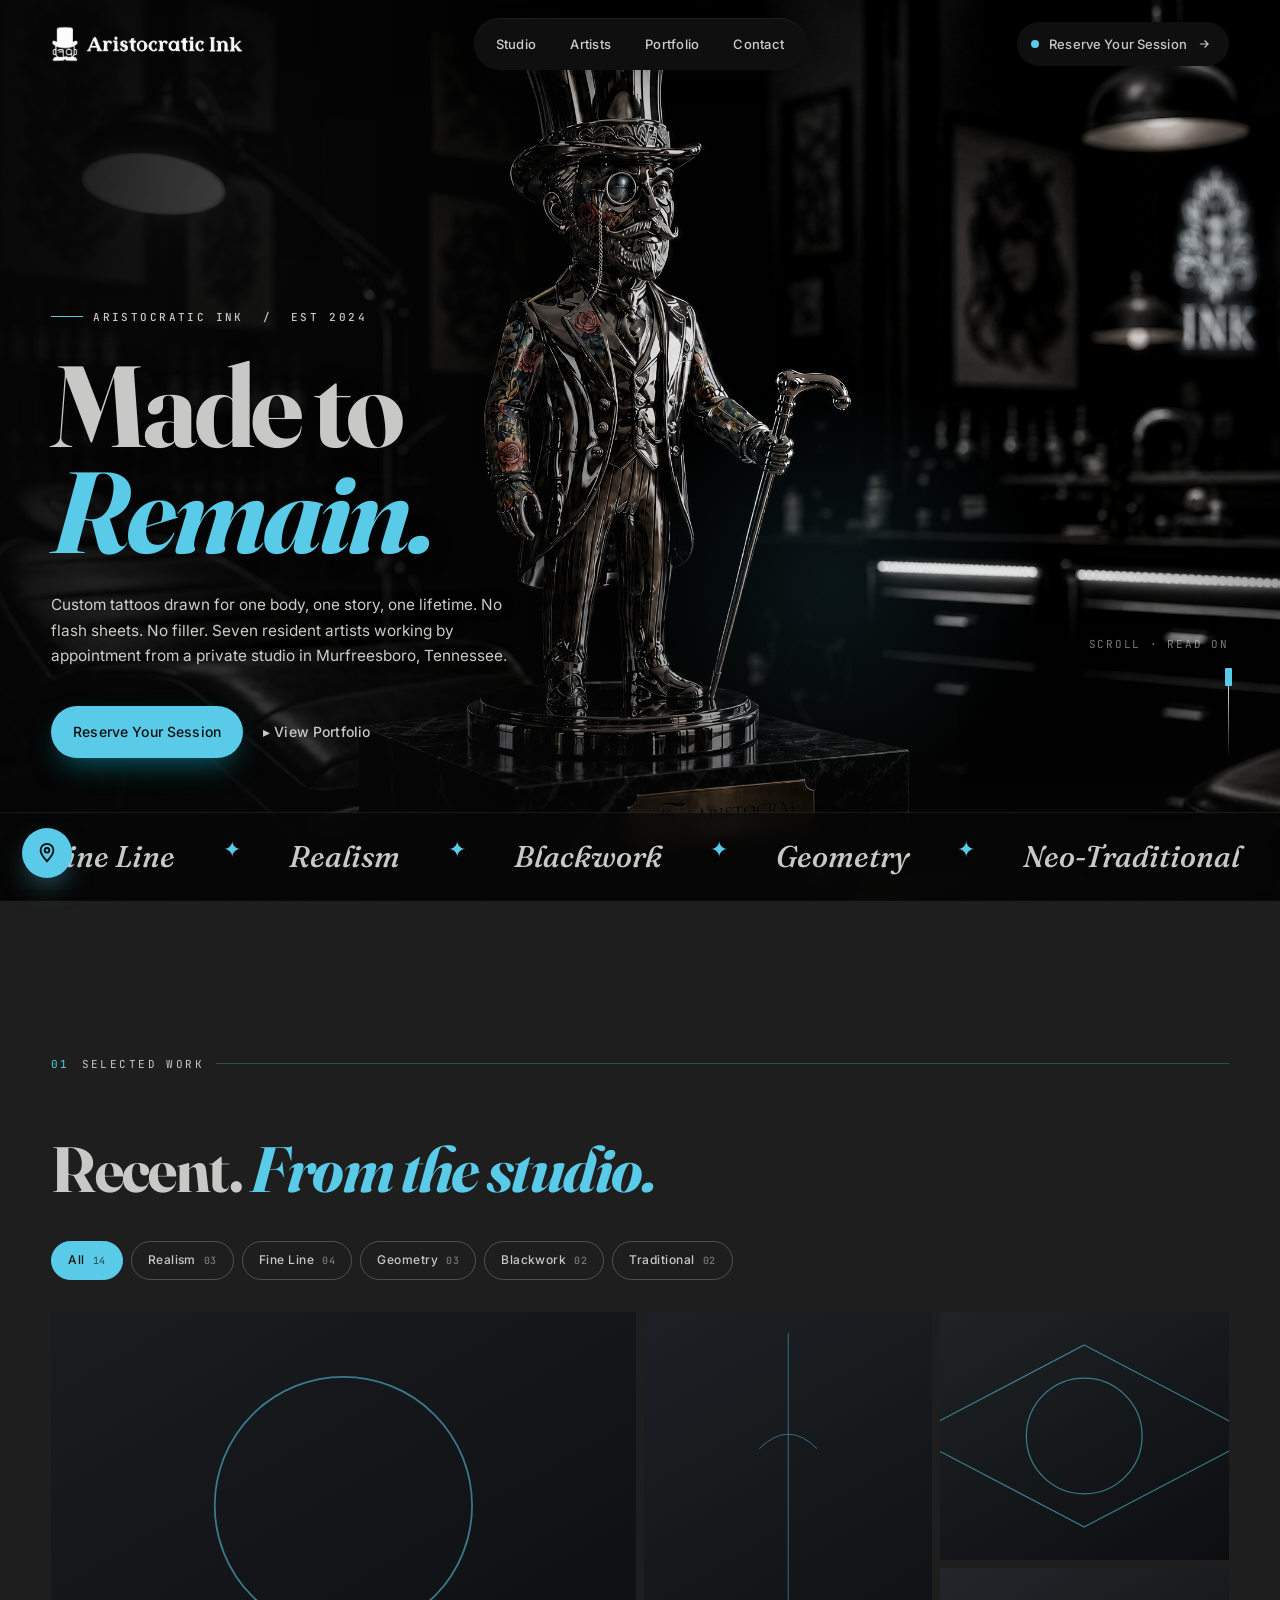
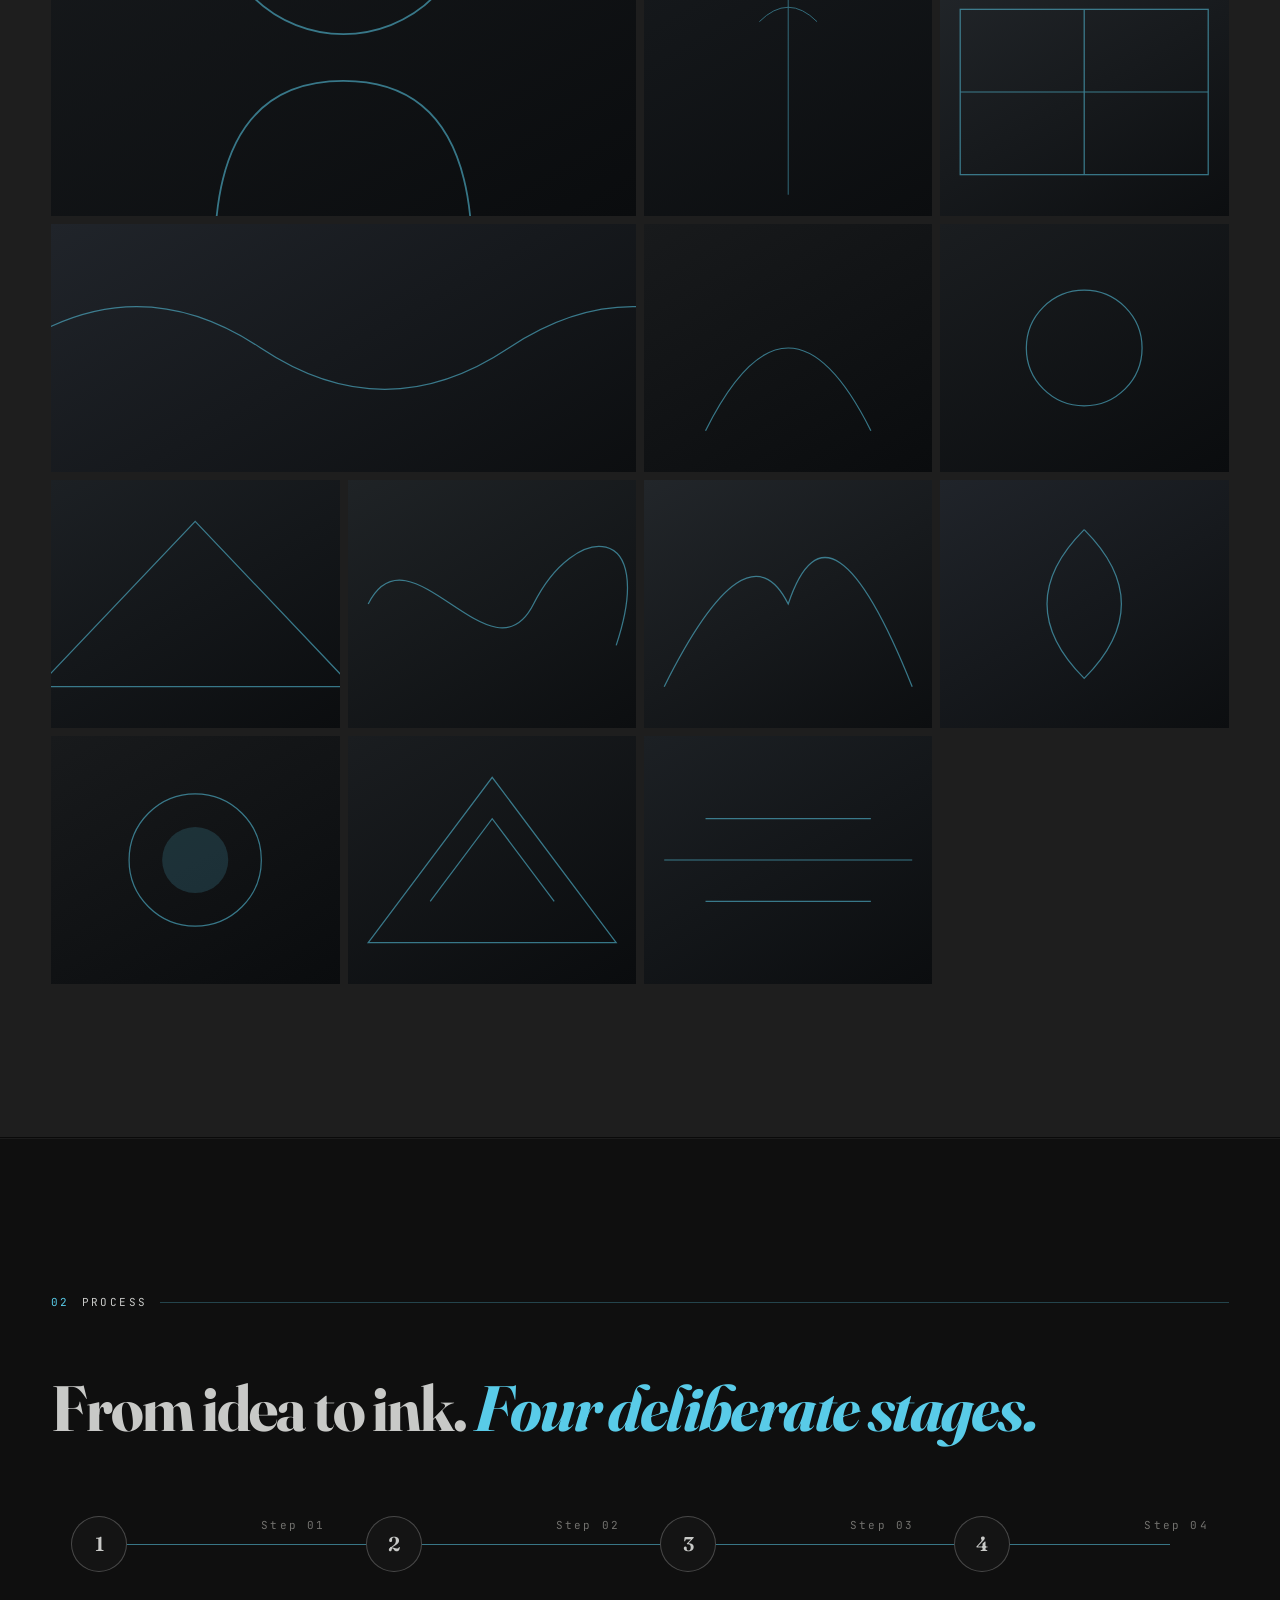
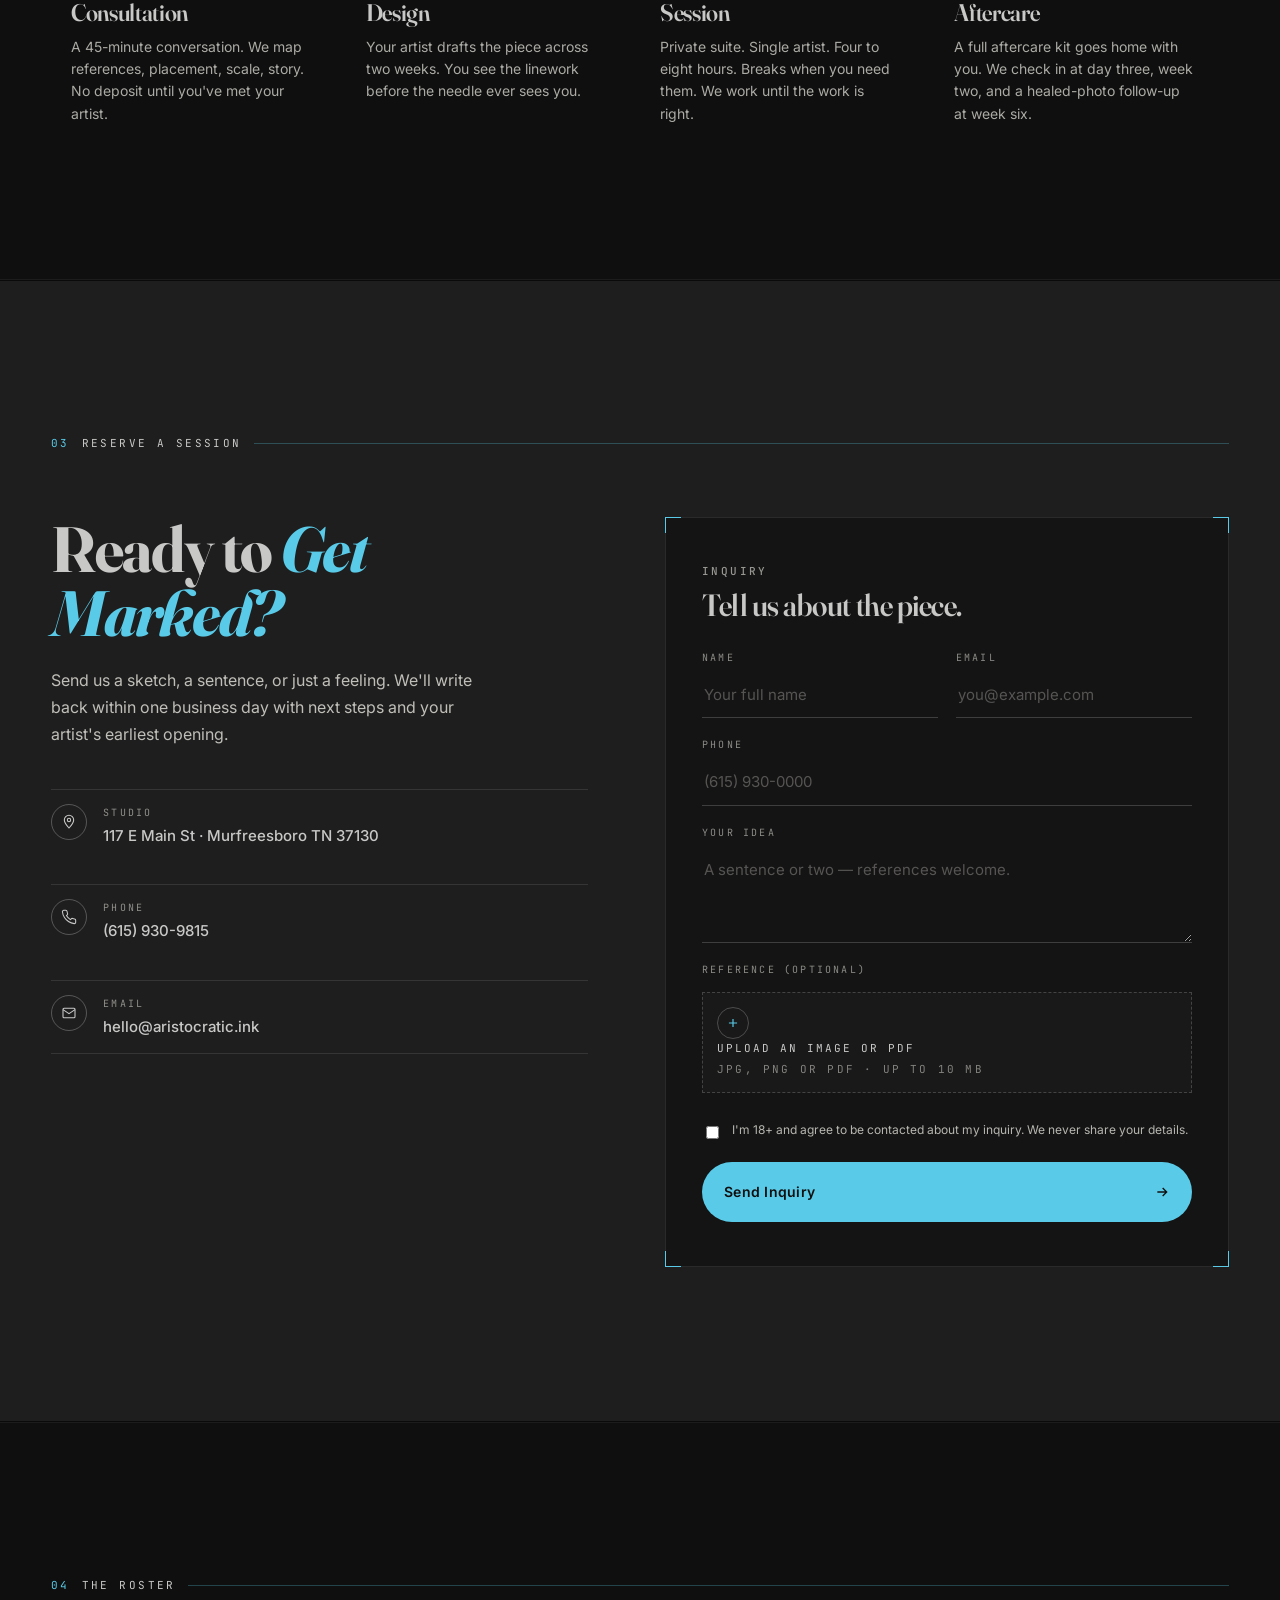
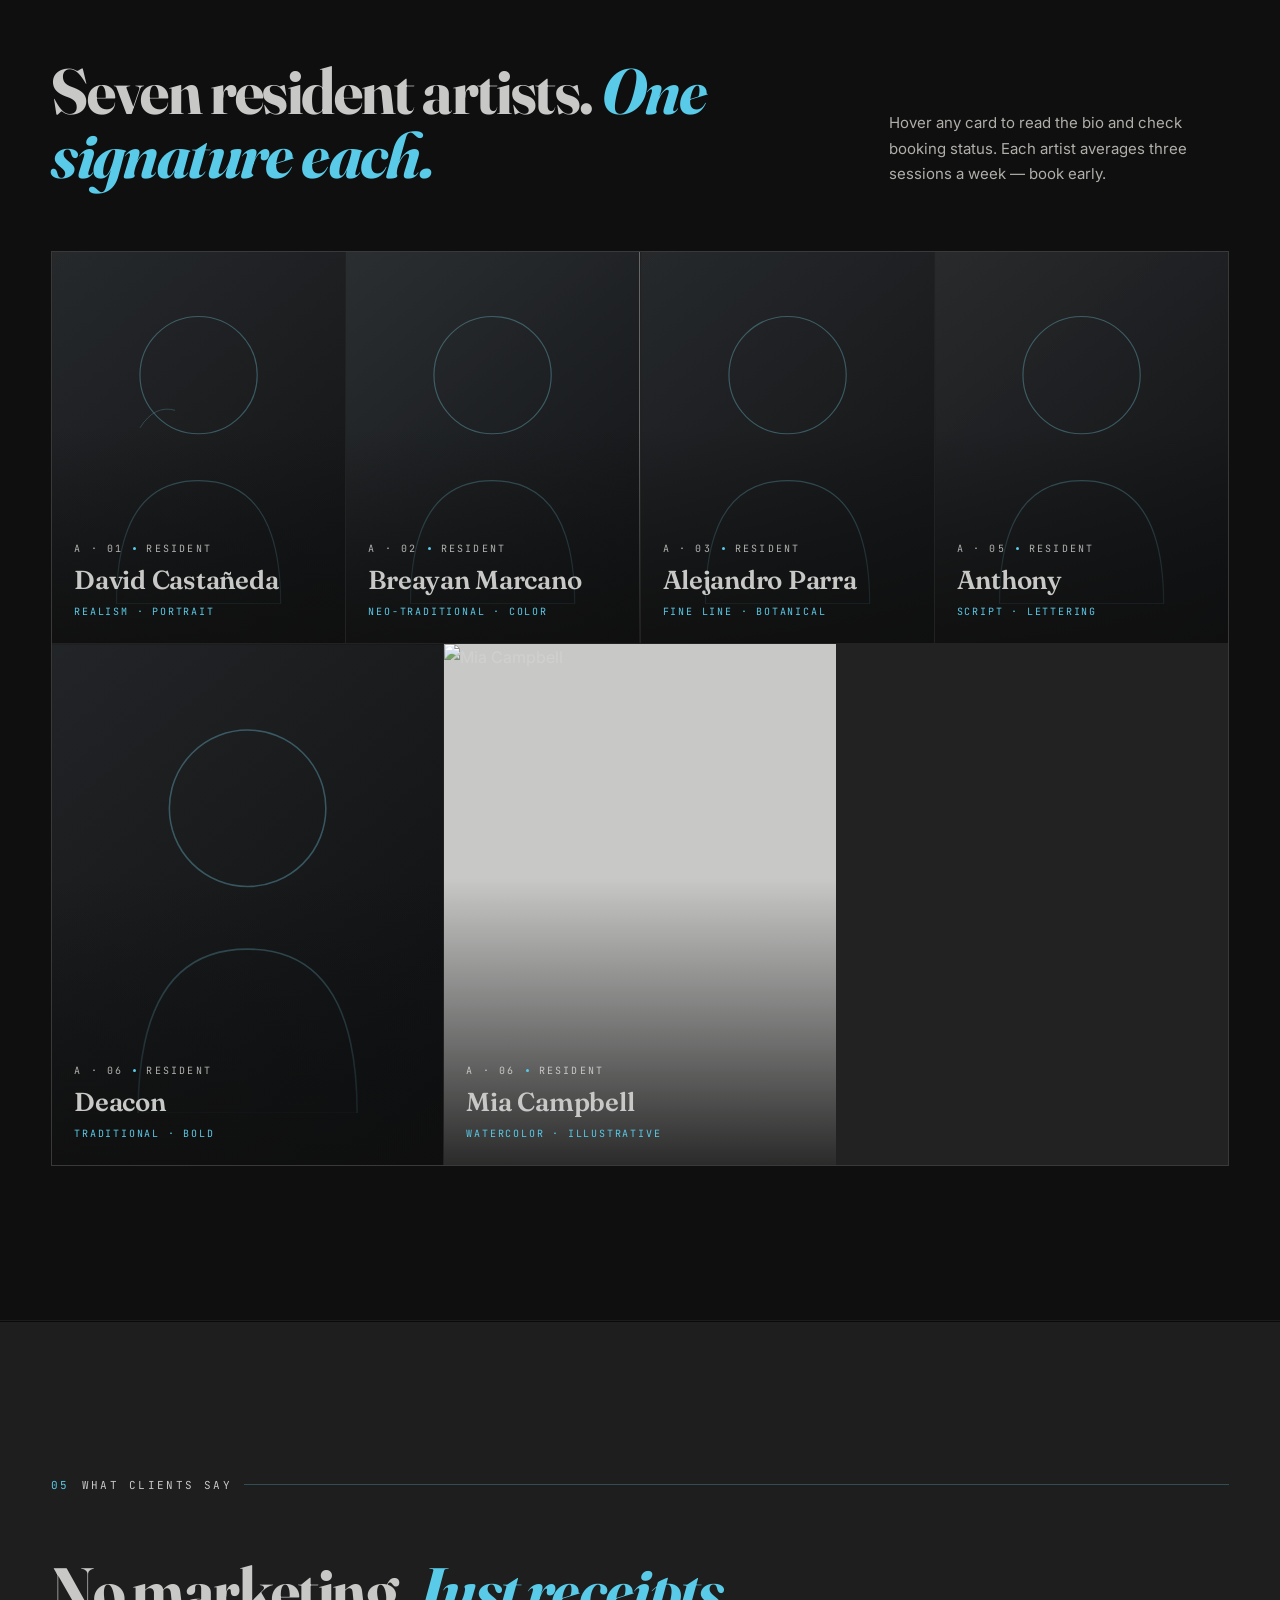
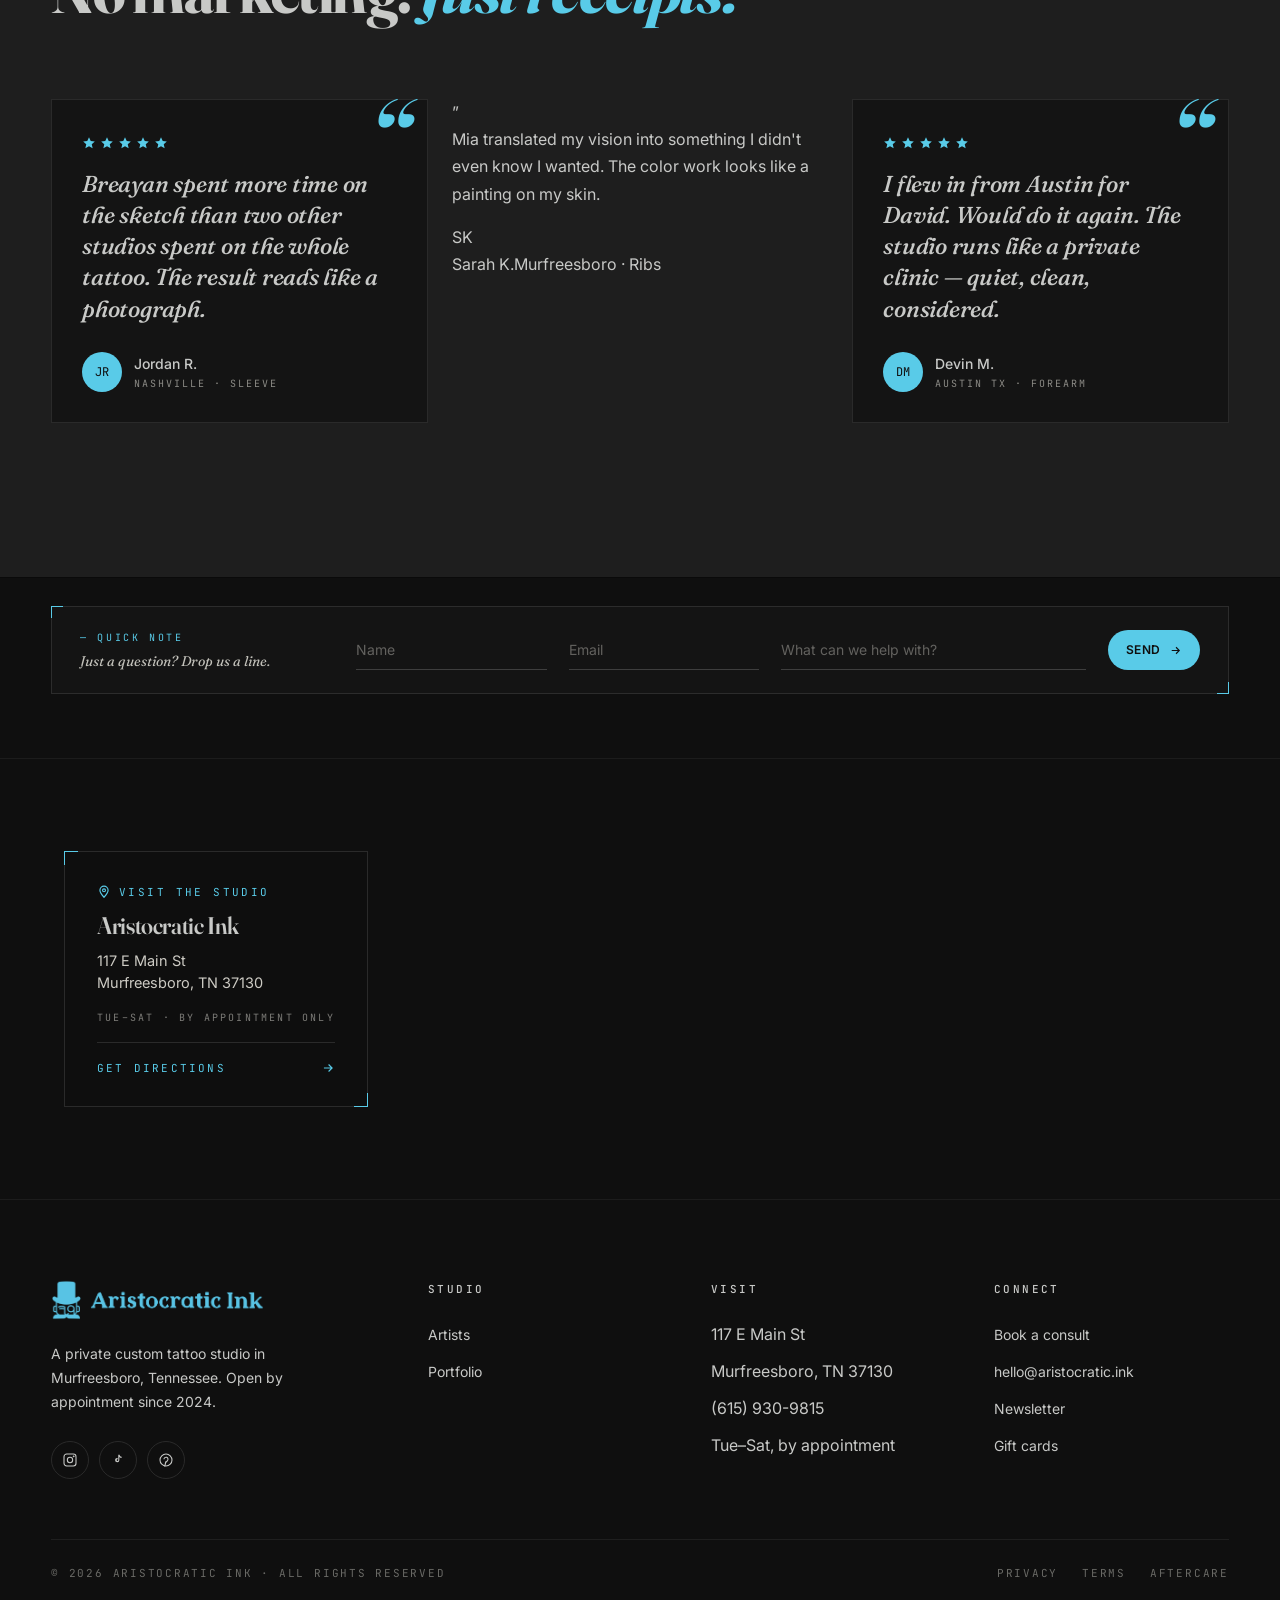
==== commit e5e7cf18: "Remove Freddy from artists grid and testimonials, add Mia photo - Removed Freddy Muzka artist card f" ====
--- a/index.html
+++ b/index.html
@@ -1405,22 +1405,6 @@
       </article>
 
       <article class="artist">
-        <div class="portrait p4">
-          <svg class="portrait-svg" viewBox="0 0 100 120" preserveAspectRatio="xMidYMid slice"><circle cx="50" cy="42" r="20" fill="none" stroke="#59CBE8" stroke-width=".4" opacity=".5"/><path d="M22 120 Q22 78 50 78 Q78 78 78 120 Z" fill="none" stroke="#59CBE8" stroke-width=".4" opacity=".5"/></svg>
-        </div>
-        <div class="scrim"></div>
-        <div class="meta">
-          <div class="code">A · 04 <span class="dot"></span> Resident</div>
-          <div class="name">Freddy Muzka</div>
-          <div class="style">Blackwork · Geometry</div>
-        </div>
-        <div class="bio">
-          <p>Sacred geometry, dotwork mandalas, full-sleeve compositions. Former architect. Open booking, long sessions only.</p>
-          <a href="artists/freddy.html">See more</a>
-        </div>
-      </article>
-
-      <article class="artist">
         <div class="portrait p5">
           <svg class="portrait-svg" viewBox="0 0 100 120" preserveAspectRatio="xMidYMid slice"><circle cx="50" cy="42" r="20" fill="none" stroke="#59CBE8" stroke-width=".4" opacity=".5"/><path d="M22 120 Q22 78 50 78 Q78 78 78 120 Z" fill="none" stroke="#59CBE8" stroke-width=".4" opacity=".5"/></svg>
         </div>
@@ -1453,12 +1437,12 @@
       </article>
 
       <article class="artist">
-        <div class="portrait p7">
-          <svg class="portrait-svg" viewBox="0 0 100 120" preserveAspectRatio="xMidYMid slice"><circle cx="50" cy="42" r="20" fill="none" stroke="#59CBE8" stroke-width=".4" opacity=".5"/><path d="M22 120 Q22 78 50 78 Q78 78 78 120 Z" fill="none" stroke="#59CBE8" stroke-width=".4" opacity=".5"/></svg>
+        <div class="portrait p7" style="background:none;">
+          <img src="uploads/mia-campbell.jpg" alt="Mia Campbell" style="width:100%;height:100%;object-fit:cover;object-position:center top;display:block;filter:saturate(.7) contrast(1.05);" />
         </div>
         <div class="scrim"></div>
         <div class="meta">
-          <div class="code">A · 07 <span class="dot"></span> Resident</div>
+          <div class="code">A · 06 <span class="dot"></span> Resident</div>
           <div class="name">Mia Campbell</div>
           <div class="style">Watercolor · Illustrative</div>
         </div>
@@ -1489,13 +1473,13 @@
           <div class="who-meta"><span class="who-name">Jordan R.</span><span class="who-role">Nashville · Sleeve</span></div>
         </div>
       </article>
-      <article class="testi-card reveal d2">
-        <span class="qm" aria-hidden="true">“</span>
-        <div class="stars" aria-label="5 out of 5"><span></span><span></span><span></span><span></span><span></span></div>
-        <p class="quote">Freddy turned a half-baked idea into a chest piece I'll carry for life. The man's a draftsman first, a tattooer second.</p>
-        <div class="who">
-          <div class="avatar">SK</div>
-          <div class="who-meta"><span class="who-name">Sarah K.</span><span class="who-role">Murfreesboro · Chest</span></div>
+      <article class=”testi-card reveal d2”>
+        <span class=”qm” aria-hidden=”true”>”</span>
+        <div class=”stars” aria-label=”5 out of 5”><span></span><span></span><span></span><span></span><span></span></div>
+        <p class=”quote”>Mia translated my vision into something I didn't even know I wanted. The color work looks like a painting on my skin.</p>
+        <div class=”who”>
+          <div class=”avatar”>SK</div>
+          <div class=”who-meta”><span class=”who-name”>Sarah K.</span><span class=”who-role”>Murfreesboro · Ribs</span></div>
         </div>
       </article>
       <article class="testi-card reveal d3">
